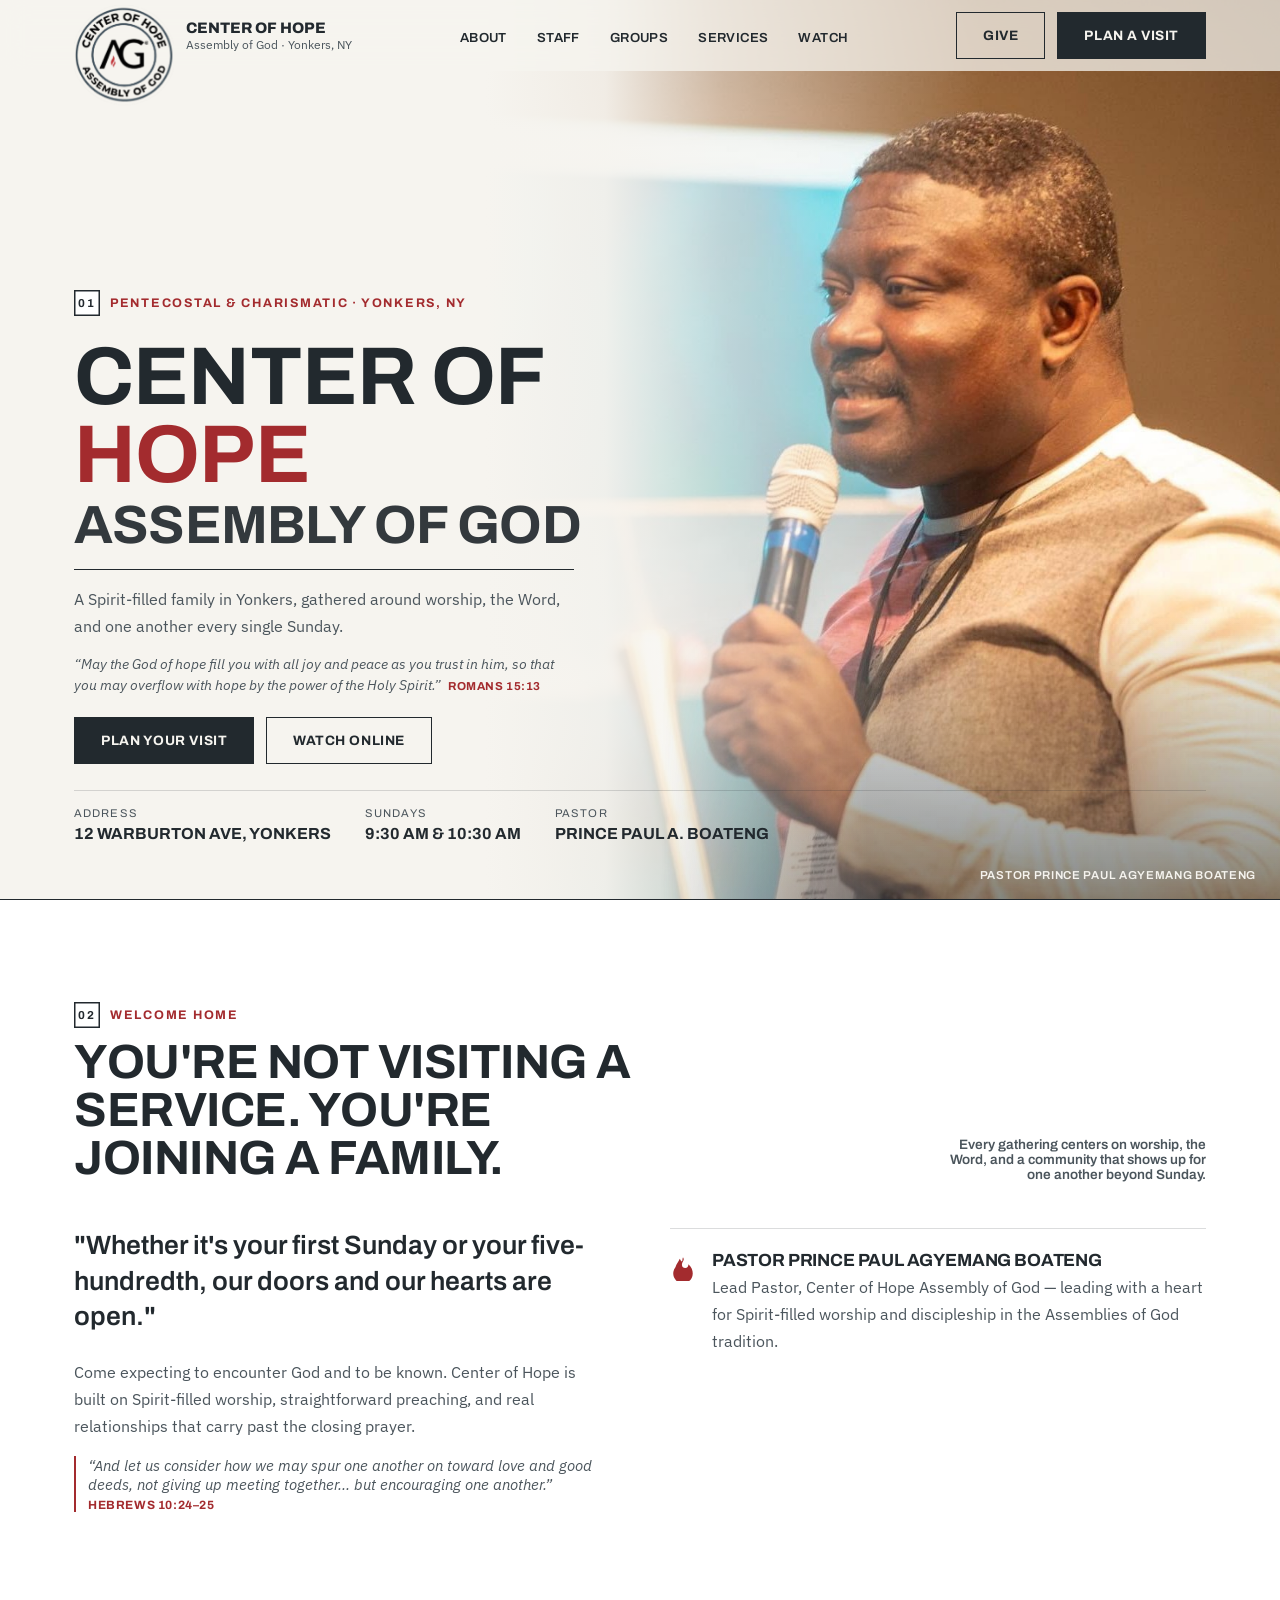
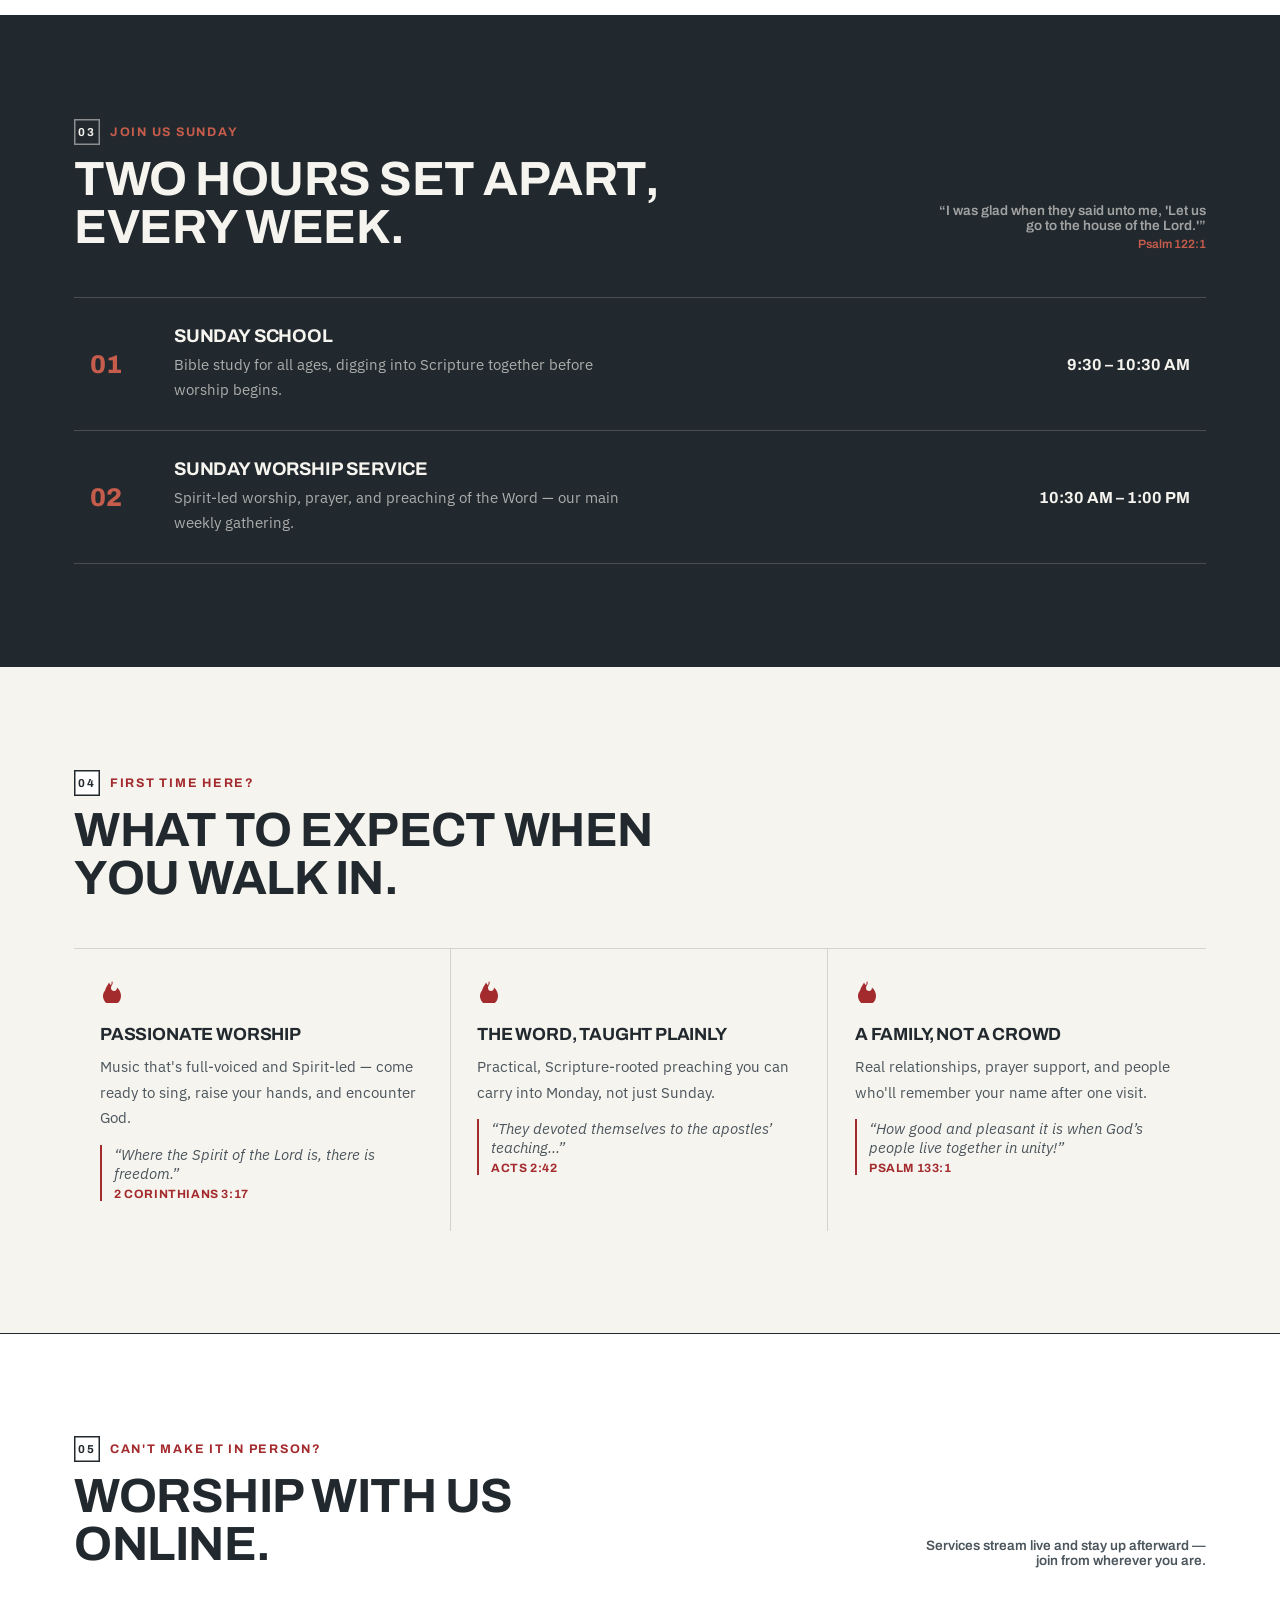
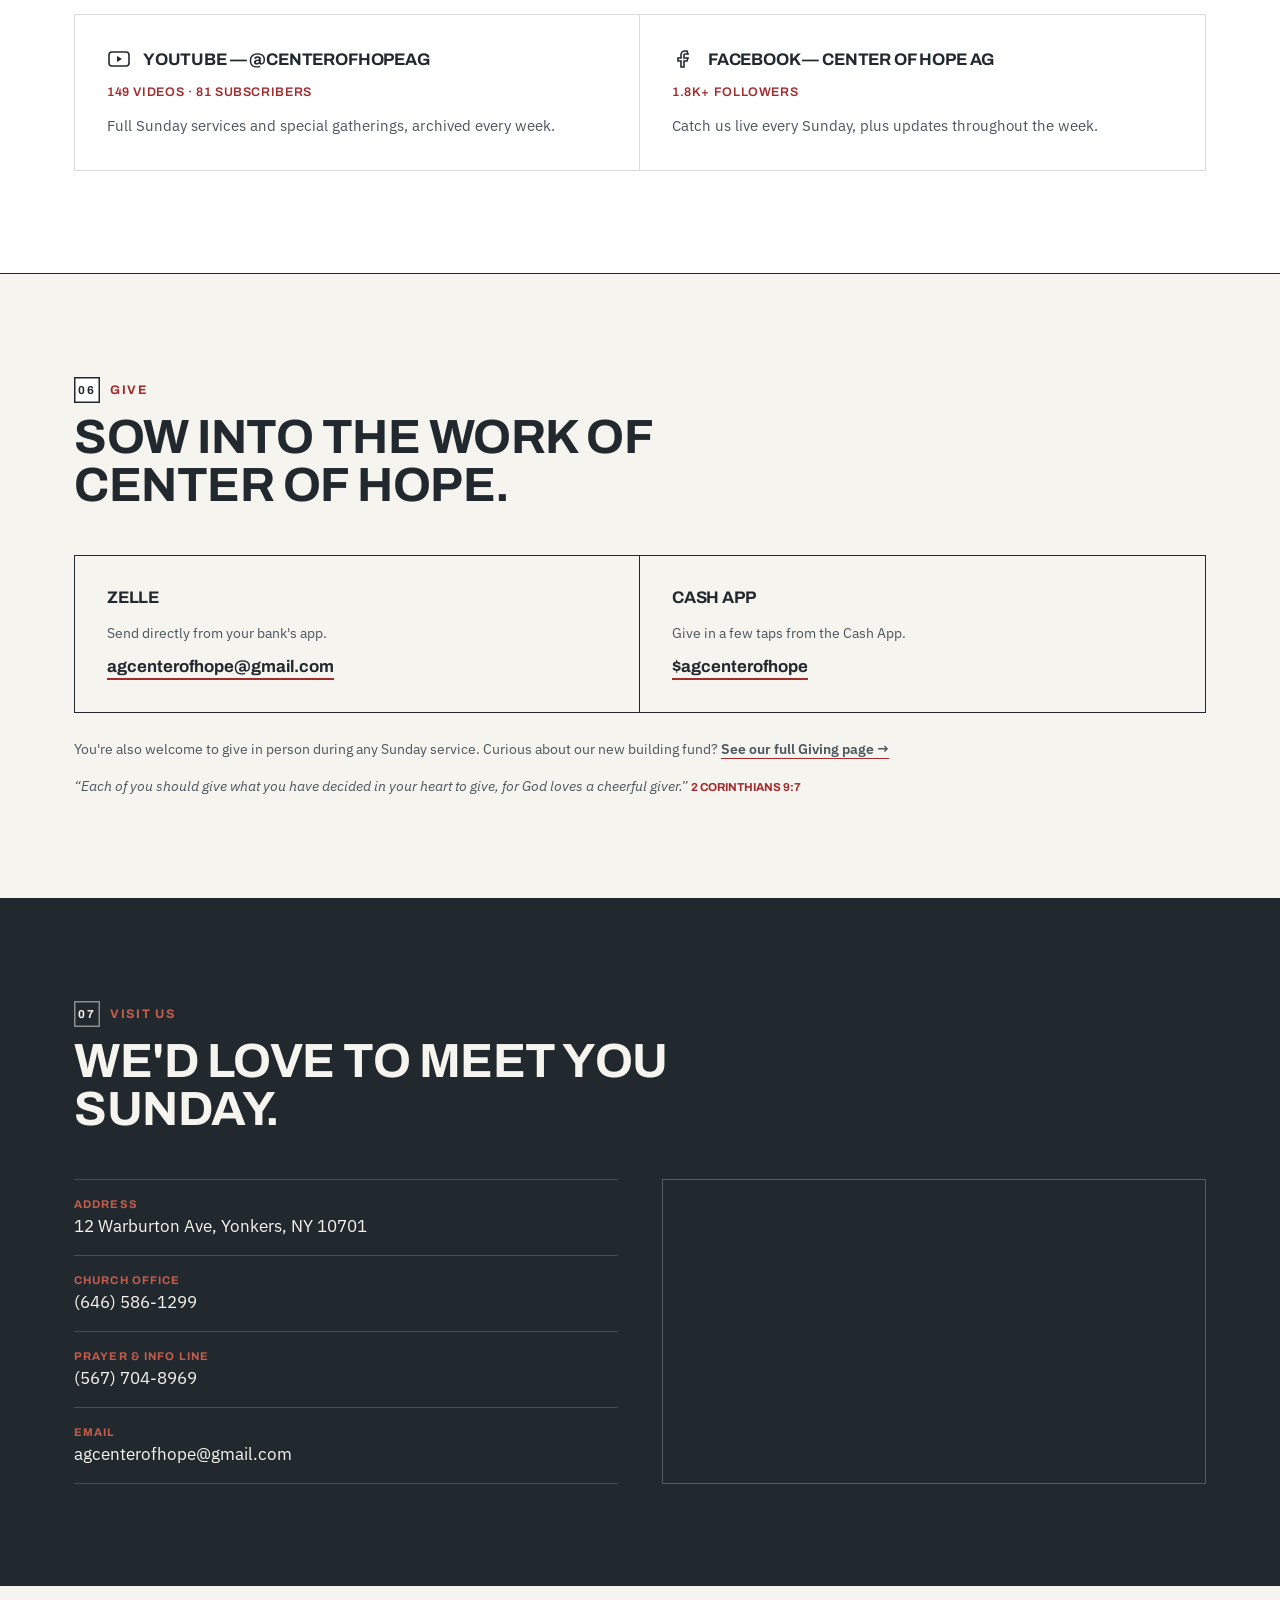
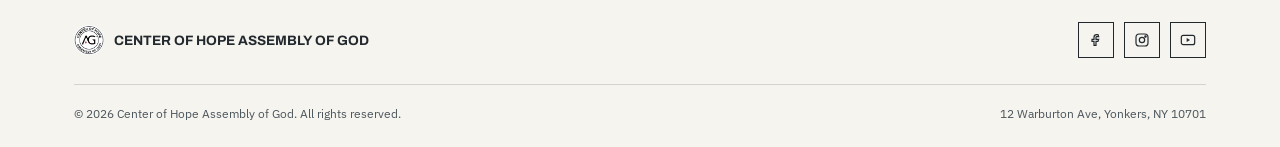
==== index.html @ a11d9475 "added group.html and updated header on all pages" ====
<!DOCTYPE html>
<html lang="en">
<head>
<meta charset="UTF-8">
<meta name="viewport" content="width=device-width, initial-scale=1.0">
<title>Center of Hope Assembly of God | Yonkers, NY</title>
<meta name="description" content="Center of Hope Assembly of God — Pentecostal & Charismatic church in Yonkers, NY. Sunday School 9:30 AM, Sunday Worship 10:30 AM. Pastor Prince Paul Agyemang Boateng.">
<meta property="og:type" content="website">
<meta property="og:title" content="Center Of Hope AG">
<meta property="og:description" content="Come woship with us at the Center Of Hope Assembly of God.">
<meta property="og:url" content="https://kwakukod.github.io/CenterOfHope/">
<meta property="og:site_name" content="Center Of Hope AG">
<meta property="og:image" content="https://kwakukod.github.io/CenterOfHope/og-image.jpg">
<meta property="og:image:width" content="1200">
<meta property="og:image:height" content="630">

<link rel="icon" type="image/png" href="favicon.png">
<link rel="apple-touch-icon" href="favicon.png">
  
<link rel="preconnect" href="https://fonts.googleapis.com">
<link rel="preconnect" href="https://fonts.gstatic.com" crossorigin>
<link href="https://fonts.googleapis.com/css2?family=Archivo:ital,wght@0,500;0,600;0,700;0,800;1,500&family=IBM+Plex+Sans:ital,wght@0,400;0,500;0,600;1,400&display=swap" rel="stylesheet">
<style>
  :root{
    --ink: #22292E;
    --ink-soft: #4B555C;
    --paper: #F6F4EF;
    --white: #FFFFFF;
    --flame: #A32B2E;
    --flame-soft: #C65C4C;
    --line: rgba(34,41,46,0.16);
    --max: 1180px;
    --ease-out: cubic-bezier(0.16, 1, 0.3, 1);
  }
  *{ box-sizing: border-box; }
  html{ scroll-behavior: smooth; }
  body{
    margin:0;
    font-family: 'IBM Plex Sans', sans-serif;
    color: var(--ink);
    background: var(--paper);
    -webkit-font-smoothing: antialiased;
    overflow-x: hidden;
  }
  h1,h2,h3{
    font-family: 'Archivo', sans-serif;
    font-weight: 700;
    text-transform: uppercase;
    letter-spacing: -0.01em;
    margin: 0;
  }
  p{ line-height: 1.7; color: var(--ink-soft); }
  a{ color: inherit; text-decoration: none; }
  .wrap{ max-width: var(--max); margin: 0 auto; padding: 0 24px; }

  .kicker{
    display:flex; align-items:center; gap:10px;
    font-family:'Archivo', sans-serif;
    font-weight: 700;
    font-size: 0.78rem;
    letter-spacing: 0.14em;
    text-transform: uppercase;
    color: var(--flame);
  }
  .kicker .num{
    font-family:'Archivo', sans-serif;
    color: var(--ink);
    background: var(--white);
    box-shadow: inset 0 0 0 1.5px var(--ink);
    width: 26px; height:26px;
    display:flex; align-items:center; justify-content:center;
    font-size: 0.72rem;
  }
  .kicker.on-dark .num{ background: transparent; box-shadow: inset 0 0 0 1.5px rgba(246,244,239,0.5); color: var(--paper); }
  .kicker.on-dark{ color: var(--flame-soft); }

  .flame-mark{ display:inline-block; flex-shrink:0; transition: transform 0.4s ease; }
  
  /* Scripture Callout styling */
  .scripture-quote{
    font-style: italic;
    color: var(--ink-soft);
    font-size: 0.92rem;
    border-left: 2px solid var(--flame);
    padding-left: 12px;
    margin: 14px 0 0;
  }
  .scripture-quote span{
    display: block;
    font-style: normal;
    font-family: 'Archivo', sans-serif;
    font-weight: 700;
    font-size: 0.75rem;
    text-transform: uppercase;
    letter-spacing: 0.05em;
    color: var(--flame);
    margin-top: 4px;
  }

  /* ---------- Buttons ---------- */
  .btn{
    display:inline-flex; align-items:center; gap:9px;
    font-family:'Archivo', sans-serif;
    font-weight: 700;
    font-size: 0.85rem;
    text-transform: uppercase;
    letter-spacing: 0.04em;
    padding: 15px 26px;
    border: 1.5px solid var(--ink);
    cursor: pointer;
    transition: transform 0.25s var(--ease-out), background 0.2s ease, color 0.2s ease, border-color 0.2s ease, box-shadow 0.25s ease;
  }
  .btn:hover{ transform: translateY(-3px); box-shadow: 0 6px 16px rgba(0,0,0,0.08); }
  .btn:active{ transform: translateY(-1px); }
  .btn-solid{ background: var(--ink); color: var(--paper); }
  .btn-solid:hover{ background: var(--flame); border-color: var(--flame); }
  .btn-line{ background: transparent; color: var(--ink); }
  .btn-line:hover{ background: var(--ink); color: var(--paper); }

  /* ---------- Nav ---------- */
  header{
    position: fixed; top:0; left:0; right:0; z-index: 100;
    background: rgba(246, 244, 239, 0.75); 
    backdrop-filter: blur(14px);
    -webkit-backdrop-filter: blur(14px);
    transition: background 0.3s ease, padding 0.3s ease, box-shadow 0.3s ease;
  }
  header.scrolled{
    background: rgba(246, 244, 239, 0.92);
    box-shadow: 0 4px 20px rgba(0, 0, 0, 0.05);
  }
  nav{
    display:flex; align-items:center; justify-content: space-between;
    max-width: var(--max); margin: 0 auto; padding: 12px 24px;
    position: relative;
  }
  .brand{ display:flex; align-items:center; gap:12px; }
  .brand img{ 
    height: 100px; 
    width: auto; 
    display: block; 
    margin-top: -15px;
    margin-bottom: -55px;
    position: relative;
    z-index: 1;
    transition: transform 0.3s ease;
  }
  .brand:hover img{ transform: scale(1.03); }
  .brand-text{ font-family:'Archivo', sans-serif; font-weight: 800; font-size: 0.95rem; line-height:1.2; text-transform: uppercase; }
  .brand-text span{ display:block; font-family:'IBM Plex Sans', sans-serif; font-weight: 400; text-transform:none; font-size: 0.72rem; color: var(--ink-soft); }
  .nav-links{ display:flex; align-items:center; gap: 30px; list-style:none; margin:0; padding:0; }
  .nav-links a{
    font-family:'Archivo', sans-serif; font-weight: 600; font-size: 0.82rem;
    text-transform: uppercase; letter-spacing: 0.03em;
    position: relative;
    padding-bottom: 4px;
  }
  .nav-links a::after{
    content: '';
    position: absolute;
    bottom: 0; left: 0; width: 0%; height: 2px;
    background-color: var(--flame);
    transition: width 0.25s var(--ease-out);
  }
  .nav-links a:hover::after{ width: 100%; }
  .nav-cta{ display:flex; align-items:center; gap:12px; }
  .hamburger{ display:none; background:none; border:none; cursor:pointer; padding: 6px; margin-left: 4px; color: var(--ink); }
  .hamburger svg{ display:block; }

  .mobile-drawer{
    display:none; position: absolute; top: 100%; right: 0; width: max-content; min-width: 220px;
    background: var(--paper); border: 1.5px solid var(--ink); border-top:none;
    padding: 10px 8px;
    opacity: 0; transform: translateY(-10px);
    transition: opacity 0.2s ease, transform 0.2s ease;
    pointer-events: none;
  }
  .mobile-drawer.open{ 
    display:flex; flex-direction:column; 
    opacity: 1; transform: translateY(0); 
    pointer-events: auto;
  }
  .mobile-drawer a{ font-family:'Archivo', sans-serif; font-weight:600; text-transform: uppercase; font-size:0.85rem; padding: 12px 16px; transition: background 0.15s ease; }
  .mobile-drawer a:hover{ background: rgba(34,41,46,0.06); }
  .mobile-drawer .btn{ margin: 8px 12px 4px; justify-content:center; }

  /* ---------- Hero ---------- */
  .hero{
    position: relative;
    min-height: 100svh;
    height: auto;
    display:flex;
    flex-direction:column;
    justify-content:space-between;
    padding: clamp(220px, 28vw, 280px) 0 34px;
    border-bottom: 1.5px solid var(--ink);
    overflow: hidden;
  }
  .hero-photo{
    position:absolute;
    top:0; right:0; bottom:0;
    width: 62%;
    z-index: 0;
    overflow: hidden;
  }
  .hero-photo img{
    width:100%; height:100%;
    object-fit: cover;
    object-position: center 22%;
    display:block;
    animation: slowZoom 24s ease-out infinite alternate;
  }
  .hero-photo::before{
    content:'';
    position:absolute; inset:0;
    background: linear-gradient(to right, var(--paper) 0%, rgba(246,244,239,0.94) 15%, rgba(246,244,239,0.55) 30%, rgba(246,244,239,0) 62%);
    z-index: 1;
  }
  .hero-photo::after{
    content:'';
    position:absolute; left:0; right:0; bottom:0; height:42%;
    background: linear-gradient(to top, rgba(34,41,46,0.55), rgba(34,41,46,0) 75%);
    -webkit-mask-image: linear-gradient(to right, transparent 0%, transparent 22%, black 48%);
    mask-image: linear-gradient(to right, transparent 0%, transparent 22%, black 48%);
    z-index: 1;
  }
  .hero-photo-credit{
    position:absolute; right: 24px; bottom: 18px; z-index:2;
    font-family:'Archivo', sans-serif; font-weight:600; font-size: 0.72rem;
    text-transform:uppercase; letter-spacing:0.06em;
    color: var(--paper);
  }

  .hero > .wrap{
    position:relative; 
    z-index: 2;
    width: 100%;
  }
  .hero-content{
    display:flex;
    flex-direction: column;
    align-items:flex-start;
    max-width: 640px;
    gap: 18px;
    margin-top: 10px;
  }
  .hero h1{
    font-size: clamp(2.6rem, 6.4vw, 5.2rem);
    line-height: 0.95;
    margin: 22px 0 0;
  }
  .hero h1 .flame-word{ color: var(--flame); display: inline-block; }
  
  .hero h1 .sub-headline {
    display: block;
    font-size: clamp(1.6rem, 4.2vw, 3.4rem);
    margin-top: 6px;
    opacity: 0.92;
  }

  .hero-side{ border-left:none; border-top: 1.5px solid var(--ink); padding-left:0; padding-top: 16px; max-width: 500px; width: 100%; }
  .hero-side p{ font-size: 1rem; margin: 0 0 14px; }
  
  .hero-scripture {
    font-style: italic;
    font-size: 0.88rem;
    color: var(--ink-soft);
    margin-bottom: 20px;
    line-height: 1.5;
  }
  .hero-scripture span {
    font-style: normal;
    font-family: 'Archivo', sans-serif;
    font-weight: 700;
    font-size: 0.72rem;
    letter-spacing: 0.05em;
    text-transform: uppercase;
    color: var(--flame);
    display: inline-block;
    margin-left: 4px;
  }

  .hero-actions{ display:flex; flex-wrap:wrap; gap:12px; }
  .hero-meta{
    display:flex; gap: 34px; margin-top: clamp(20px, 3vh, 36px); padding-top: 16px; border-top: 1px solid var(--line);
  }
  .hero-meta div{ font-family:'Archivo', sans-serif; }
  .hero-meta .label{ font-size: 0.7rem; text-transform:uppercase; letter-spacing:0.1em; color: var(--ink-soft); margin-bottom:6px; }
  .hero-meta .val{ font-weight:700; font-size: 1rem; text-transform: uppercase; }

  /* ---------- Section shell ---------- */
  section{ padding: clamp(64px, 8vw, 104px) 0; border-bottom: 1.5px solid var(--ink); }
  section:last-of-type{ border-bottom: none; }
  .section-head{ display:flex; justify-content: space-between; align-items:flex-end; gap: 30px; margin-bottom: 46px; flex-wrap:wrap; }
  .section-head h2{ font-size: clamp(2rem, 4vw, 3rem); margin-top: 10px; line-height: 1; max-width: 620px; }
  .section-head .tag{ font-family:'Archivo', sans-serif; font-weight:600; font-size: 0.85rem; color: var(--ink-soft); max-width: 280px; text-align:right; }

  /* ---------- Welcome ---------- */
  .welcome{ background: var(--white); }
  .welcome-grid{ display:grid; grid-template-columns: 1fr 1fr; gap: 60px; }
  .welcome blockquote{
    font-family:'Archivo', sans-serif;
    font-weight: 600;
    text-transform: none;
    font-size: clamp(1.3rem, 2.2vw, 1.65rem);
    line-height:1.35;
    margin: 0 0 24px;
  }
  .pastor-row{ display:flex; gap:16px; align-items:flex-start; padding-top: 22px; border-top: 1px solid var(--line); }
  .pastor-row .flame-mark{ margin-top: 4px; }
  .pastor-row h3{ font-size: 1.1rem; margin-bottom: 4px; }

  /* ---------- Service times ---------- */
  .times{ background: var(--ink); color: var(--paper); }
  .times .section-head h2{ color: var(--paper); }
  .times .section-head .tag{ color: rgba(246,244,239,0.6); }
  .times-list{ display:flex; flex-direction: column; }
  .time-row{
    display:grid; grid-template-columns: 60px 1fr auto; gap: 24px; align-items:center;
    padding: 28px 16px; border-top: 1px solid rgba(246,244,239,0.18);
    transition: background 0.3s ease, transform 0.3s var(--ease-out);
  }
  .time-row:hover {
    background: rgba(255,255,255,0.03);
    transform: translateX(6px);
  }
  .time-row:last-child{ border-bottom: 1px solid rgba(246,244,239,0.18); }
  .time-row .idx{ font-family:'Archivo', sans-serif; font-weight:800; font-size: 1.6rem; color: var(--flame-soft); transition: transform 0.3s ease; }
  .time-row:hover .idx{ transform: scale(1.15); }
  .time-row h3{ color: var(--paper); font-size: 1.15rem; margin-bottom: 6px; }
  .time-row p{ color: rgba(246,244,239,0.65); margin:0; font-size: 0.92rem; max-width: 460px; }
  .time-row .when{ font-family:'Archivo', sans-serif; font-weight: 700; text-align:right; white-space:nowrap; }

  /* ---------- Expect ---------- */
  .expect{ background: var(--paper); }
  .expect-grid{ display:grid; grid-template-columns: repeat(3, 1fr); gap: 0; border-top: 1px solid var(--line); }
  .expect-item{ 
    padding: 30px 26px; 
    border-right: 1px solid var(--line); 
    transition: transform 0.3s var(--ease-out), background 0.3s ease;
  }
  .expect-item:hover{
    background: rgba(255,255,255,0.6);
    transform: translateY(-4px);
  }
  .expect-item:hover .flame-mark{ transform: scale(1.2) rotate(6deg); }
  .expect-item:last-child{ border-right:none; }
  .expect-item .flame-mark{ margin-bottom: 18px; }
  .expect-item h3{ font-size: 1.1rem; margin-bottom: 10px; }
  .expect-item p{ font-size: 0.94rem; margin:0; }

  /* ---------- Watch ---------- */
  .watch{ background: var(--white); }
  .watch-grid{ display:grid; grid-template-columns: repeat(2, 1fr); gap: 0; border: 1px solid var(--line); }
  .watch-card{ 
    padding: 32px; display:flex; flex-direction:column; gap: 14px; 
    border-right: 1px solid var(--line); 
    transition: transform 0.3s var(--ease-out), background 0.3s ease, box-shadow 0.3s ease;
  }
  .watch-card:hover{
    background: var(--paper);
    transform: translateY(-4px);
    box-shadow: 0 12px 24px rgba(0,0,0,0.05);
    z-index: 2;
  }
  .watch-card:last-child{ border-right:none; }
  .watch-card .top{ display:flex; align-items:center; gap:12px; }
  .watch-card h3{ font-size: 1.05rem; margin:0; }
  .watch-card .stat{ font-family:'Archivo', sans-serif; font-weight:600; font-size: 0.78rem; text-transform:uppercase; letter-spacing:0.05em; color: var(--flame); }
  .watch-card p{ font-size: 0.92rem; margin:0; }

  /* ---------- Give ---------- */
  .give{ background: var(--paper); }
  .give-grid{ display:grid; grid-template-columns: repeat(2, 1fr); gap: 0; border: 1px solid var(--ink); }
  .give-card{ 
    padding: 32px; border-right: 1px solid var(--ink); 
    transition: background 0.3s ease, transform 0.3s var(--ease-out);
  }
  .give-card:hover {
    background: var(--white);
    transform: translateY(-3px);
  }
  .give-card:last-child{ border-right:none; }
  .give-card h3{ font-size: 1.05rem; margin-bottom: 10px; }
  .give-card p{ font-size: 0.9rem; margin-bottom: 10px; }
  .give-card .value{
    font-family:'Archivo', sans-serif; font-weight: 700; font-size: 1.05rem;
    color: var(--ink); border-bottom: 2px solid var(--flame);
    display:inline-block; padding-bottom: 2px;
    transition: color 0.2s ease;
  }
  .give-card:hover .value { color: var(--flame); }
  .give-note-wrapper{ margin-top: 24px; display:flex; justify-content:space-between; flex-wrap:wrap; gap:16px; align-items:flex-end; }
  .give-note{ font-size: 0.9rem; margin:0; }

  /* ---------- Visit ---------- */
  .visit{ background: var(--ink); color: var(--paper); }
  .visit .section-head h2{ color: var(--paper); }
  .visit .section-head .tag{ color: rgba(246,244,239,0.6); }
  .visit-grid{ display:grid; grid-template-columns: 1fr 1fr; gap: 44px; align-items:start; }
  .contact-list{ list-style:none; margin:0; padding:0; }
  .contact-list li{ padding: 18px 0; border-top: 1px solid rgba(246,244,239,0.18); transition: transform 0.25s ease; }
  .contact-list li:hover{ transform: translateX(6px); }
  .contact-list li:last-child{ border-bottom: 1px solid rgba(246,244,239,0.18); }
  .contact-list .label{ font-family:'Archivo', sans-serif; font-size: 0.7rem; font-weight:700; text-transform: uppercase; letter-spacing: 0.1em; color: var(--flame-soft); margin-bottom: 5px; }
  .contact-list .value{ color: var(--paper); font-size: 1.05rem; }
  .map-frame{ border: 1px solid rgba(246,244,239,0.25); height: 100%; min-height: 300px; overflow: hidden; }
  .map-frame iframe{ width:100%; height:100%; border:0; display:block; filter: grayscale(0.3) contrast(1.05); transition: filter 0.4s ease; }
  .map-frame:hover iframe{ filter: grayscale(0) contrast(1); }

  /* ---------- Footer ---------- */
  footer{ background: var(--paper); padding: 36px 0 26px; }
  .footer-grid{ display:flex; justify-content: space-between; align-items:center; flex-wrap:wrap; gap: 20px; }
  .footer-brand{ display:flex; align-items:center; gap:10px; font-family:'Archivo', sans-serif; font-weight:700; font-size: 0.85rem; text-transform:uppercase; }
  .footer-brand img{ height: 30px; width:30px; }
  .social-row{ display:flex; gap:10px; }
  .social-row a{
    display:flex; align-items:center; justify-content:center;
    width: 36px; height: 36px; border: 1.5px solid var(--ink); color: var(--ink);
    transition: background 0.2s ease, color 0.2s ease, transform 0.2s ease;
  }
  .social-row a:hover{ background: var(--flame); border-color: var(--flame); color: var(--paper); transform: translateY(-3px); }
  .footer-bottom{ display:flex; justify-content:space-between; flex-wrap:wrap; gap:10px; font-size: 0.78rem; color: var(--ink-soft); margin-top: 26px; padding-top: 20px; border-top: 1px solid var(--line); }

  /* ---------- KEYFRAMES & ANIMATION CLASSES ---------- */
  @keyframes slowZoom {
    0% { transform: scale(1); }
    100% { transform: scale(1.08); }
  }

  /* Modified for smoother, gentler hero & section entrance pacing */
  .reveal {
    opacity: 0;
    transform: translateY(24px);
    transition: opacity 1.4s var(--ease-out), transform 1.4s var(--ease-out);
    will-change: opacity, transform;
  }

  .reveal.active {
    opacity: 1;
    transform: translateY(0);
  }

  /* Extended Stagger Timings for Smoother Flow */
  .stagger-1 { transition-delay: 0.25s; }
  .stagger-2 { transition-delay: 0.45s; }
  .stagger-3 { transition-delay: 0.65s; }

  /* Responsive Adjustments */
  @media (max-width: 880px){
    .hero{ padding-bottom: 28px; min-height: 100svh; }
	.hero-content{ gap: 22px; }
	.hero-side{ padding-top: 18px; margin-top: 4px; }
	.hero-side p{ font-size: 0.96rem;margin-bottom: 14px; }
	.hero-scripture{ font-size: 0.85rem; margin-bottom: 20px; }
	.hero-actions{ flex-direction: column; width: 100%; gap: 12px;}
	.hero-actions .btn{ width: 100%; justify-content: center;padding: 14px 20px; }
	.hero-meta{ flex-direction: column; gap: 14px; margin-top: 40px; padding-top: 20px; }
    .welcome-grid, .visit-grid{ grid-template-columns: 1fr; gap: 30px; }
    .hero-side{ border-left:none; padding-left:0; border-top: 1.5px solid var(--ink); padding-top: 26px; }
    .expect-grid{ grid-template-columns: 1fr; }
    .expect-item{ border-right:none; border-bottom: 1px solid var(--line); }
    .watch-grid, .give-grid{ grid-template-columns: 1fr; }
    .watch-card, .give-card{ border-right:none; border-bottom: 1px solid var(--line); }
    .section-head{ flex-direction: column; align-items:flex-start; }
    .section-head .tag{ text-align:left; }
    .nav-links{ display:none; }
    .nav-cta .btn{ display:none; }
    .hamburger{ display:inline-flex; }
    .hero-photo{ width: 100%; opacity: 0.28; }
    .hero-photo::before{ background: linear-gradient(to right, var(--paper) 0%, rgba(246,244,239,0.75) 35%, rgba(246,244,239,0.15) 75%); }
    .hero-photo-credit{ display:none; }
  }
  @media (min-width: 881px){
    .mobile-drawer{ display:none !important; }
  }
  @media (max-width: 520px){
    .hero-actions{ flex-direction:column; align-items: stretch; }
    .hero-actions .btn{ justify-content:center; }
    .hero-meta{ flex-direction:column; gap:16px; }
  }
</style>
</head>
<body>

<!-- Reusable flame mark -->
<template id="flame-svg-template">
  <svg width="22" height="22" viewBox="0 0 24 24" fill="none"><path d="M12 2c2 3-1 4-1 7 0 2 1.5 3 3 3 2 0 3-1.6 3-3.5 3 2.5 4 6 4 8.5a9 9 0 11-16 -5.6C6 8 8 6 9 3.5 9.7 5 10.5 6 11 6c.6 0 .3-2.6 1-4z" fill="#A32B2E"/></svg>
</template>

<header id="navbar">
  <nav>
    <a class="brand" href="#top">
      <img src="COHAG.png" alt="Center of Hope Assembly of God logo">
      <span class="brand-text">Center of Hope<span>Assembly of God · Yonkers, NY</span></span>
    </a>

    <ul class="nav-links">
      <li><a href="index.html#welcome">About</a></li>
      <li><a href="staff.html">Staff</a></li>
      <li><a href="groups.html" class="current">Groups</a></li>
      <li><a href="index.html#times">Services</a></li>
      <li><a href="index.html#watch">Watch</a></li>
    </ul>

    <div class="nav-cta">
      <a class="btn btn-line" href="give.html">Give</a>
      <a class="btn btn-solid" href="#visit">Plan a Visit</a>
      <button class="hamburger" id="hamburgerBtn" aria-label="Open menu" aria-expanded="false">
        <svg id="hamburgerIcon" width="26" height="26" viewBox="0 0 24 24" fill="none" stroke="currentColor" stroke-width="1.8" stroke-linecap="round">
          <line x1="3" y1="6" x2="21" y2="6"/>
          <line x1="3" y1="12" x2="21" y2="12"/>
          <line x1="3" y1="18" x2="21" y2="18"/>
        </svg>
      </button>
    </div>

    <div class="mobile-drawer" id="mobileDrawer">
      <a href="index.html#welcome">About</a>
      <a href="staff.html">Staff</a>
      <a href="groups.html">Groups</a>
      <a href="index.html#times">Services</a>
      <a href="index.html#watch">Watch</a>
      <a href="index.html#visit">Plan a Visit</a>
      <a class="btn btn-solid" href="give.html">Give</a>
    </div>
  </nav>
</header>

<main id="top">

  <!-- HERO -->
  <section class="hero">
    <div class="hero-photo">
      <img src="Pastor_Prince.jpg" alt="Pastor Prince Paul Agyemang Boateng preaching at Center of Hope Assembly of God" style="object-position: 68% 18%;">
    </div>
    <div class="hero-photo-credit">Pastor Prince Paul Agyemang Boateng</div>
    <div class="wrap">
      <div class="hero-content">
        <div class="reveal">
          <div class="kicker"><span class="num">01</span> Pentecostal &amp; Charismatic · Yonkers, NY</div>
          <h1>
            Center of<br>
            <span class="flame-word">Hope</span>
            <span class="sub-headline">Assembly of God</span>
          </h1>
        </div>
        <div class="hero-side reveal stagger-1">
          <p>A Spirit-filled family in Yonkers, gathered around worship, the Word, and one another every single Sunday.</p>
          <div class="hero-scripture">
            “May the God of hope fill you with all joy and peace as you trust in him, so that you may overflow with hope by the power of the Holy Spirit.” <span> Romans 15:13</span>
          </div>
          <div class="hero-actions">
            <a class="btn btn-solid" href="#visit">Plan Your Visit</a>
            <a class="btn btn-line" href="#watch">Watch Online</a>
          </div>
        </div>
      </div>
      <div class="hero-meta reveal stagger-2">
        <div><div class="label">Address</div><div class="val">12 Warburton Ave, Yonkers</div></div>
        <div><div class="label">Sundays</div><div class="val">9:30 AM &amp; 10:30 AM</div></div>
        <div><div class="label">Pastor</div><div class="val">Prince Paul A. Boateng</div></div>
      </div>
    </div>
  </section>

  <!-- WELCOME -->
  <section class="welcome" id="welcome">
    <div class="wrap">
      <div class="section-head reveal">
        <div>
          <div class="kicker"><span class="num">02</span> Welcome Home</div>
          <h2>You're not visiting a service. You're joining a family.</h2>
        </div>
        <div class="tag">Every gathering centers on worship, the Word, and a community that shows up for one another beyond Sunday.</div>
      </div>
      <div class="welcome-grid">
        <div class="reveal stagger-1">
          <blockquote>"Whether it's your first Sunday or your five-hundredth, our doors and our hearts are open."</blockquote>
          <p>Come expecting to encounter God and to be known. Center of Hope is built on Spirit-filled worship, straightforward preaching, and real relationships that carry past the closing prayer.</p>
          <div class="scripture-quote">
            “And let us consider how we may spur one another on toward love and good deeds, not giving up meeting together... but encouraging one another.”
            <span> Hebrews 10:24–25</span>
          </div>
        </div>
        <div class="pastor-row reveal stagger-2">
          <svg class="flame-mark" width="26" height="26" viewBox="0 0 24 24" fill="none"><path d="M12 2c2 3-1 4-1 7 0 2 1.5 3 3 3 2 0 3-1.6 3-3.5 3 2.5 4 6 4 8.5a9 9 0 11-16 -5.6C6 8 8 6 9 3.5 9.7 5 10.5 6 11 6c.6 0 .3-2.6 1-4z" fill="#A32B2E"/></svg>
          <div>
            <h3>Pastor Prince Paul Agyemang Boateng</h3>
            <p style="margin:0;">Lead Pastor, Center of Hope Assembly of God — leading with a heart for Spirit-filled worship and discipleship in the Assemblies of God tradition.</p>
          </div>
        </div>
      </div>
    </div>
  </section>

  <!-- SERVICE TIMES -->
  <section class="times" id="times">
    <div class="wrap">
      <div class="section-head reveal">
        <div>
          <div class="kicker on-dark"><span class="num">03</span> Join Us Sunday</div>
          <h2>Two hours set apart, every week.</h2>
        </div>
        <div class="tag">
          “I was glad when they said unto me, 'Let us go to the house of the Lord.'”<br>
          <span style="font-size:0.75rem; color:var(--flame-soft); margin-top:4px; display:inline-block;"> Psalm 122:1</span>
        </div>
      </div>
      <div class="times-list">
        <div class="time-row reveal stagger-1">
          <div class="idx">01</div>
          <div>
            <h3>Sunday School</h3>
            <p>Bible study for all ages, digging into Scripture together before worship begins.</p>
          </div>
          <div class="when">9:30 – 10:30 AM</div>
        </div>
        <div class="time-row reveal stagger-2">
          <div class="idx">02</div>
          <div>
            <h3>Sunday Worship Service</h3>
            <p>Spirit-led worship, prayer, and preaching of the Word — our main weekly gathering.</p>
          </div>
          <div class="when">10:30 AM – 1:00 PM</div>
        </div>
      </div>
    </div>
  </section>

  <!-- WHAT TO EXPECT -->
  <section class="expect">
    <div class="wrap">
      <div class="section-head reveal">
        <div>
          <div class="kicker"><span class="num">04</span> First Time Here?</div>
          <h2>What to expect when you walk in.</h2>
        </div>
      </div>
      <div class="expect-grid">
        <div class="expect-item reveal stagger-1">
          <svg class="flame-mark" width="24" height="24" viewBox="0 0 24 24" fill="none"><path d="M12 2c2 3-1 4-1 7 0 2 1.5 3 3 3 2 0 3-1.6 3-3.5 3 2.5 4 6 4 8.5a9 9 0 11-16 -5.6C6 8 8 6 9 3.5 9.7 5 10.5 6 11 6c.6 0 .3-2.6 1-4z" fill="#A32B2E"/></svg>
          <h3>Passionate worship</h3>
          <p>Music that's full-voiced and Spirit-led — come ready to sing, raise your hands, and encounter God.</p>
          <div class="scripture-quote">
            “Where the Spirit of the Lord is, there is freedom.”
            <span> 2 Corinthians 3:17</span>
          </div>
        </div>
        <div class="expect-item reveal stagger-2">
          <svg class="flame-mark" width="24" height="24" viewBox="0 0 24 24" fill="none"><path d="M12 2c2 3-1 4-1 7 0 2 1.5 3 3 3 2 0 3-1.6 3-3.5 3 2.5 4 6 4 8.5a9 9 0 11-16 -5.6C6 8 8 6 9 3.5 9.7 5 10.5 6 11 6c.6 0 .3-2.6 1-4z" fill="#A32B2E"/></svg>
          <h3>The Word, taught plainly</h3>
          <p>Practical, Scripture-rooted preaching you can carry into Monday, not just Sunday.</p>
          <div class="scripture-quote">
            “They devoted themselves to the apostles’ teaching...”
            <span> Acts 2:42</span>
          </div>
        </div>
        <div class="expect-item reveal stagger-3">
          <svg class="flame-mark" width="24" height="24" viewBox="0 0 24 24" fill="none"><path d="M12 2c2 3-1 4-1 7 0 2 1.5 3 3 3 2 0 3-1.6 3-3.5 3 2.5 4 6 4 8.5a9 9 0 11-16 -5.6C6 8 8 6 9 3.5 9.7 5 10.5 6 11 6c.6 0 .3-2.6 1-4z" fill="#A32B2E"/></svg>
          <h3>A family, not a crowd</h3>
          <p>Real relationships, prayer support, and people who'll remember your name after one visit.</p>
          <div class="scripture-quote">
            “How good and pleasant it is when God’s people live together in unity!”
            <span> Psalm 133:1</span>
          </div>
        </div>
      </div>
    </div>
  </section>

  <!-- WATCH ONLINE -->
  <section class="watch" id="watch">
    <div class="wrap">
      <div class="section-head reveal">
        <div>
          <div class="kicker"><span class="num">05</span> Can't Make It In Person?</div>
          <h2>Worship with us online.</h2>
        </div>
        <div class="tag">Services stream live and stay up afterward — join from wherever you are.</div>
      </div>
      <div class="watch-grid">
        <a class="watch-card reveal stagger-1" href="https://www.youtube.com/@centerofhopeag" target="_blank" rel="noopener">
          <div class="top">
            <svg width="24" height="24" viewBox="0 0 24 24" fill="none" stroke="currentColor" stroke-width="1.6"><rect x="2" y="5" width="20" height="14" rx="3"/><path d="M10 9l5 3-5 3z" fill="currentColor" stroke="none"/></svg>
            <h3>YouTube — @centerofhopeag</h3>
          </div>
          <div class="stat">149 Videos · 81 Subscribers</div>
          <p>Full Sunday services and special gatherings, archived every week.</p>
        </a>
        <a class="watch-card reveal stagger-2" href="https://www.facebook.com/CenterofHopeAG" target="_blank" rel="noopener">
          <div class="top">
            <svg width="24" height="24" viewBox="0 0 24 24" fill="none" stroke="currentColor" stroke-width="1.6"><path d="M15 4h-2a4 4 0 0 0-4 4v3H6v3h3v6h3v-6h3l1-3h-4V8a1 1 0 0 1 1-1h3z"/></svg>
            <h3>Facebook — Center of Hope AG</h3>
          </div>
          <div class="stat">1.8K+ Followers</div>
          <p>Catch us live every Sunday, plus updates throughout the week.</p>
        </a>
      </div>
    </div>
  </section>

  <!-- GIVE -->
  <section class="give" id="give">
    <div class="wrap">
      <div class="section-head reveal">
        <div>
          <div class="kicker"><span class="num">06</span> Give</div>
          <h2>Sow into the work of Center of Hope.</h2>
        </div>
      </div>
      <div class="give-grid">
        <div class="give-card reveal stagger-1">
          <h3>Zelle</h3>
          <p>Send directly from your bank's app.</p>
          <div class="value">agcenterofhope@gmail.com</div>
        </div>
        <div class="give-card reveal stagger-2">
          <h3>Cash App</h3>
          <p>Give in a few taps from the Cash App.</p>
          <div class="value">$agcenterofhope</div>
        </div>
      </div>
      <div class="give-note-wrapper reveal stagger-3">
        <p class="give-note">You're also welcome to give in person during any Sunday service. Curious about our new building fund? <a href="give.html" style="border-bottom: 1.5px solid var(--flame); font-weight:600;">See our full Giving page →</a></p>
        <div style="font-style: italic; font-size: 0.88rem; color: var(--ink-soft);">
          “Each of you should give what you have decided in your heart to give, for God loves a cheerful giver.” <span style="font-style:normal; font-family:'Archivo'; font-weight:700; font-size:0.72rem; color:var(--flame); text-transform:uppercase;"> 2 Corinthians 9:7</span>
        </div>
      </div>
    </div>
  </section>

  <!-- VISIT / CONTACT -->
  <section class="visit" id="visit">
    <div class="wrap">
      <div class="section-head reveal">
        <div>
          <div class="kicker on-dark"><span class="num">07</span> Visit Us</div>
          <h2>We'd love to meet you Sunday.</h2>
        </div>
      </div>
      <div class="visit-grid">
        <ul class="contact-list reveal stagger-1">
          <li><div class="label">Address</div><div class="value">12 Warburton Ave, Yonkers, NY 10701</div></li>
          <li><div class="label">Church Office</div><div class="value">(646) 586-1299</div></li>
          <li><div class="label">Prayer &amp; Info Line</div><div class="value">(567) 704-8969</div></li>
          <li><div class="label">Email</div><div class="value">agcenterofhope@gmail.com</div></li>
        </ul>
        <div class="map-frame reveal stagger-2">
          <iframe
            src="https://www.google.com/maps?q=12+Warburton+Ave,+Yonkers,+NY+10701&output=embed"
            loading="lazy"
            referrerpolicy="no-referrer-when-downgrade"
            title="Map to Center of Hope Assembly of God, 12 Warburton Ave, Yonkers, NY 10701">
          </iframe>
        </div>
      </div>
    </div>
  </section>

</main>

<footer>
  <div class="wrap">
    <div class="footer-grid">
      <div class="footer-brand">
        <img src="COHAG2.png" alt="Center of Hope Assembly of God logo">
        Center of Hope Assembly of God
      </div>
      <div class="social-row">
        <a href="https://www.facebook.com/CenterofHopeAG" target="_blank" rel="noopener" aria-label="Facebook">
          <svg width="16" height="16" viewBox="0 0 24 24" fill="none" stroke="currentColor" stroke-width="1.8"><path d="M15 4h-2a4 4 0 0 0-4 4v3H6v3h3v6h3v-6h3l1-3h-4V8a1 1 0 0 1 1-1h3z"/></svg>
        </a>
        <a href="https://www.instagram.com/centerofhopeag" target="_blank" rel="noopener" aria-label="Instagram">
          <svg width="16" height="16" viewBox="0 0 24 24" fill="none" stroke="currentColor" stroke-width="1.8"><rect x="3" y="3" width="18" height="18" rx="5"/><circle cx="12" cy="12" r="4"/><circle cx="17.2" cy="6.8" r="1"/></svg>
        </a>
        <a href="https://www.youtube.com/@centerofhopeag" target="_blank" rel="noopener" aria-label="YouTube">
          <svg width="16" height="16" viewBox="0 0 24 24" fill="none" stroke="currentColor" stroke-width="1.8"><rect x="2" y="5" width="20" height="14" rx="3"/><path d="M10 9l5 3-5 3z" fill="currentColor" stroke="none"/></svg>
        </a>
      </div>
    </div>
    <div class="footer-bottom">
      <span>© <span id="year"></span> Center of Hope Assembly of God. All rights reserved.</span>
      <span>12 Warburton Ave, Yonkers, NY 10701</span>
    </div>
  </div>
</footer>

<script>
  document.getElementById('year').textContent = new Date().getFullYear();

  // Mobile Drawer Toggle
  const hamburgerBtn = document.getElementById('hamburgerBtn');
  const hamburgerIcon = document.getElementById('hamburgerIcon');
  const mobileDrawer = document.getElementById('mobileDrawer');

  function closeDrawer(){
    mobileDrawer.classList.remove('open');
    hamburgerBtn.setAttribute('aria-expanded', 'false');
    hamburgerIcon.innerHTML = '<line x1="3" y1="6" x2="21" y2="6"/><line x1="3" y1="12" x2="21" y2="12"/><line x1="3" y1="18" x2="21" y2="18"/>';
  }

  hamburgerBtn.addEventListener('click', () => {
    const isOpen = mobileDrawer.classList.toggle('open');
    hamburgerBtn.setAttribute('aria-expanded', String(isOpen));
    hamburgerIcon.innerHTML = isOpen
      ? '<line x1="5" y1="5" x2="19" y2="19"/><line x1="19" y1="5" x2="5" y2="19"/>'
      : '<line x1="3" y1="6" x2="21" y2="6"/><line x1="3" y1="12" x2="21" y2="12"/><line x1="3" y1="18" x2="21" y2="18"/>';
  });

  mobileDrawer.querySelectorAll('a').forEach(a => a.addEventListener('click', closeDrawer));

  document.addEventListener('click', (e) => {
    if (!mobileDrawer.contains(e.target) && !hamburgerBtn.contains(e.target)) {
      closeDrawer();
    }
  });

  // Sticky Navbar Blur Effect on Scroll
  const header = document.getElementById('navbar');
  window.addEventListener('scroll', () => {
    if (window.scrollY > 40) {
      header.classList.add('scrolled');
    } else {
      header.classList.remove('scrolled');
    }
  });

  // Scroll Reveal Observer with Initial Load Delay for Hero
  const observerOptions = {
    root: null,
    rootMargin: '0px 0px -50px 0px',
    threshold: 0.12
  };

  const revealObserver = new IntersectionObserver((entries, observer) => {
    entries.forEach(entry => {
      if (entry.isIntersecting) {
        entry.target.classList.add('active');
        observer.unobserve(entry.target);
      }
    });
  }, observerOptions);

  // Small delay on page load so initial hero elements animate gracefully after render
  window.addEventListener('DOMContentLoaded', () => {
    setTimeout(() => {
      document.querySelectorAll('.reveal').forEach(el => revealObserver.observe(el));
    }, 100);
  });
</script>

</body>
</html>
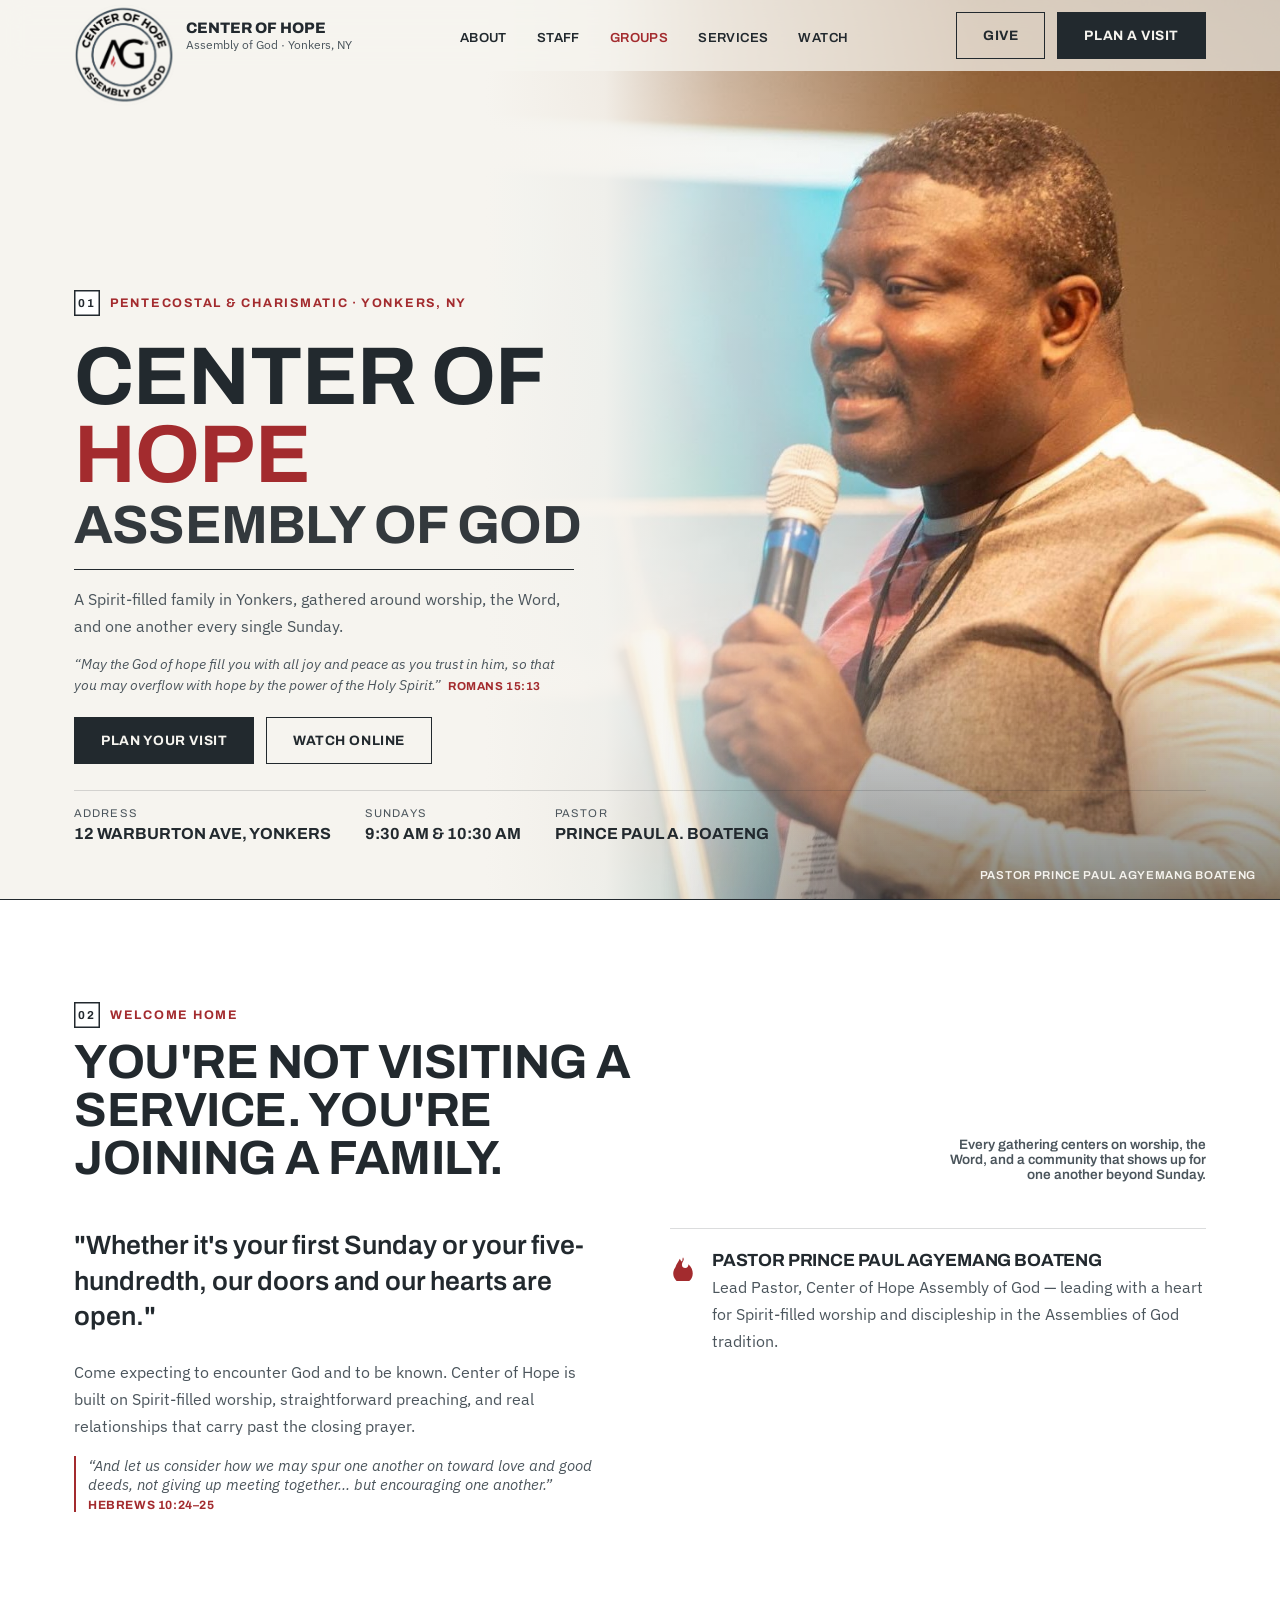
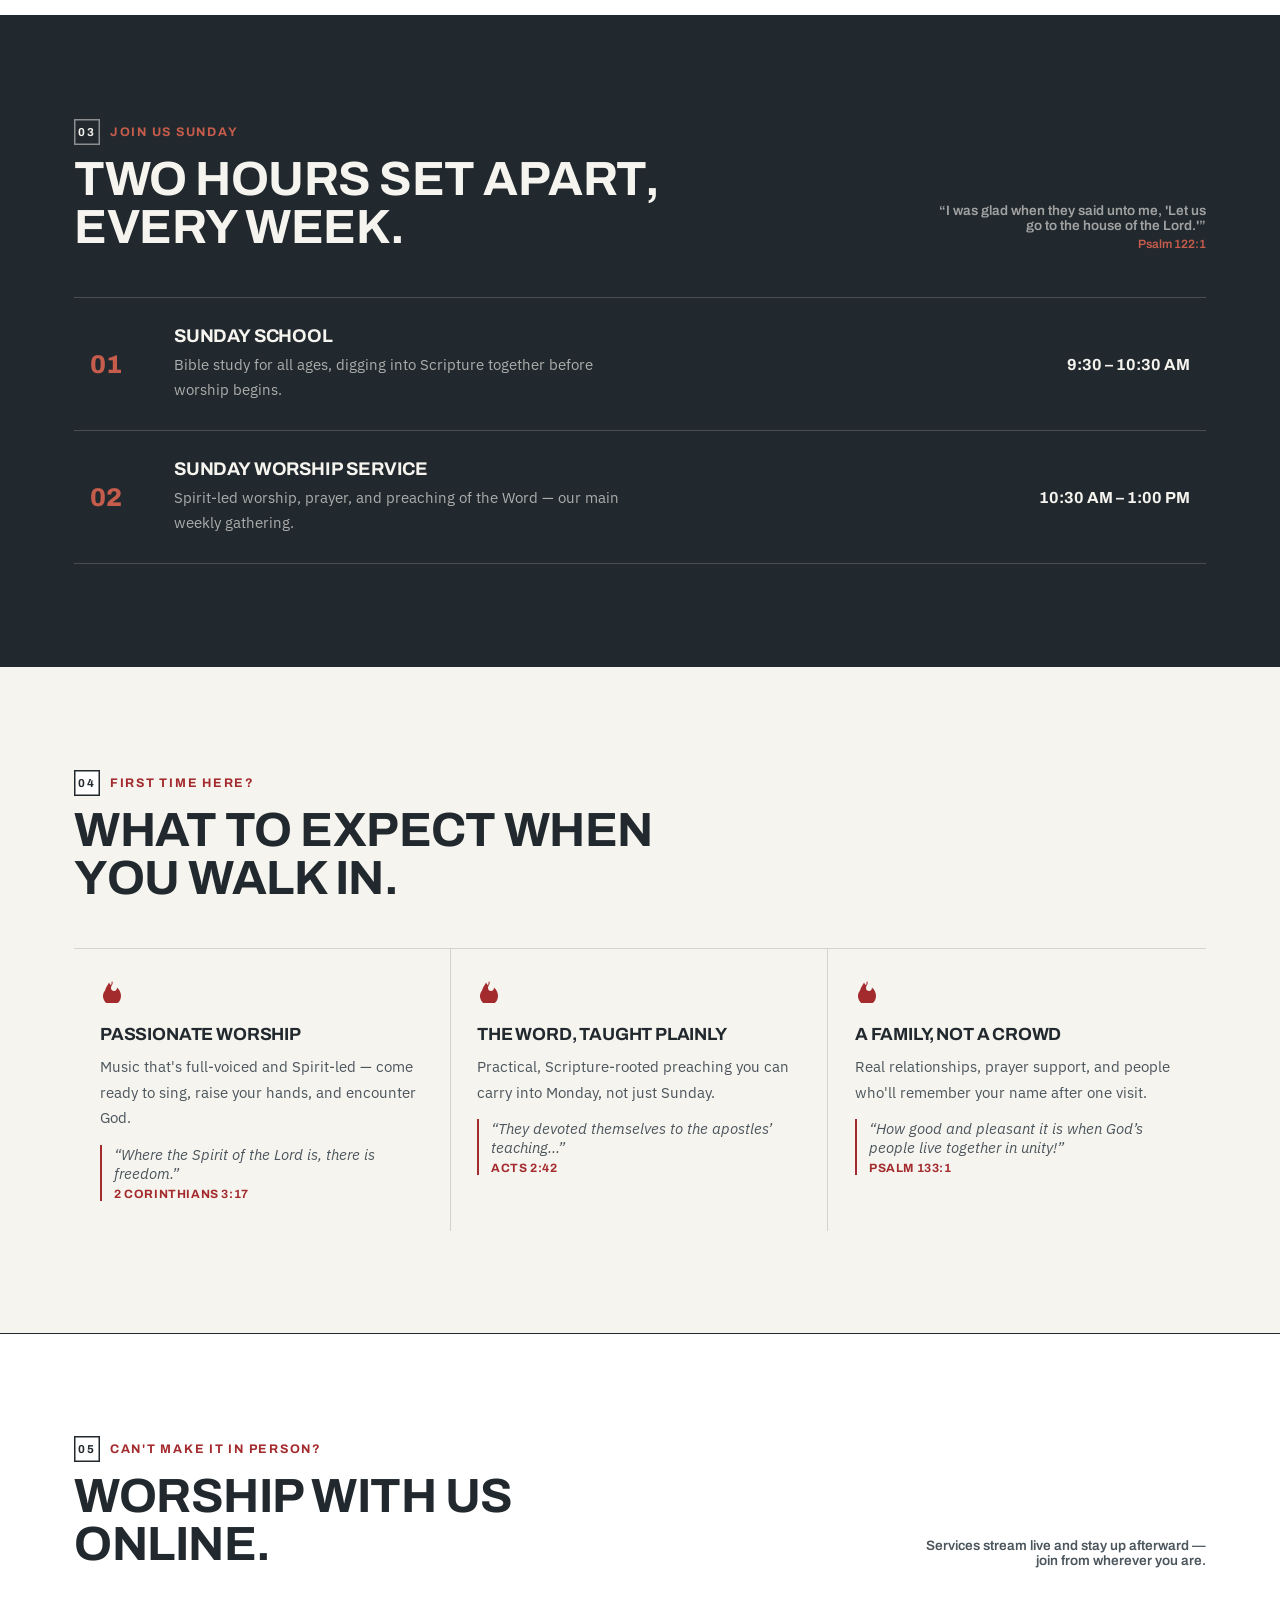
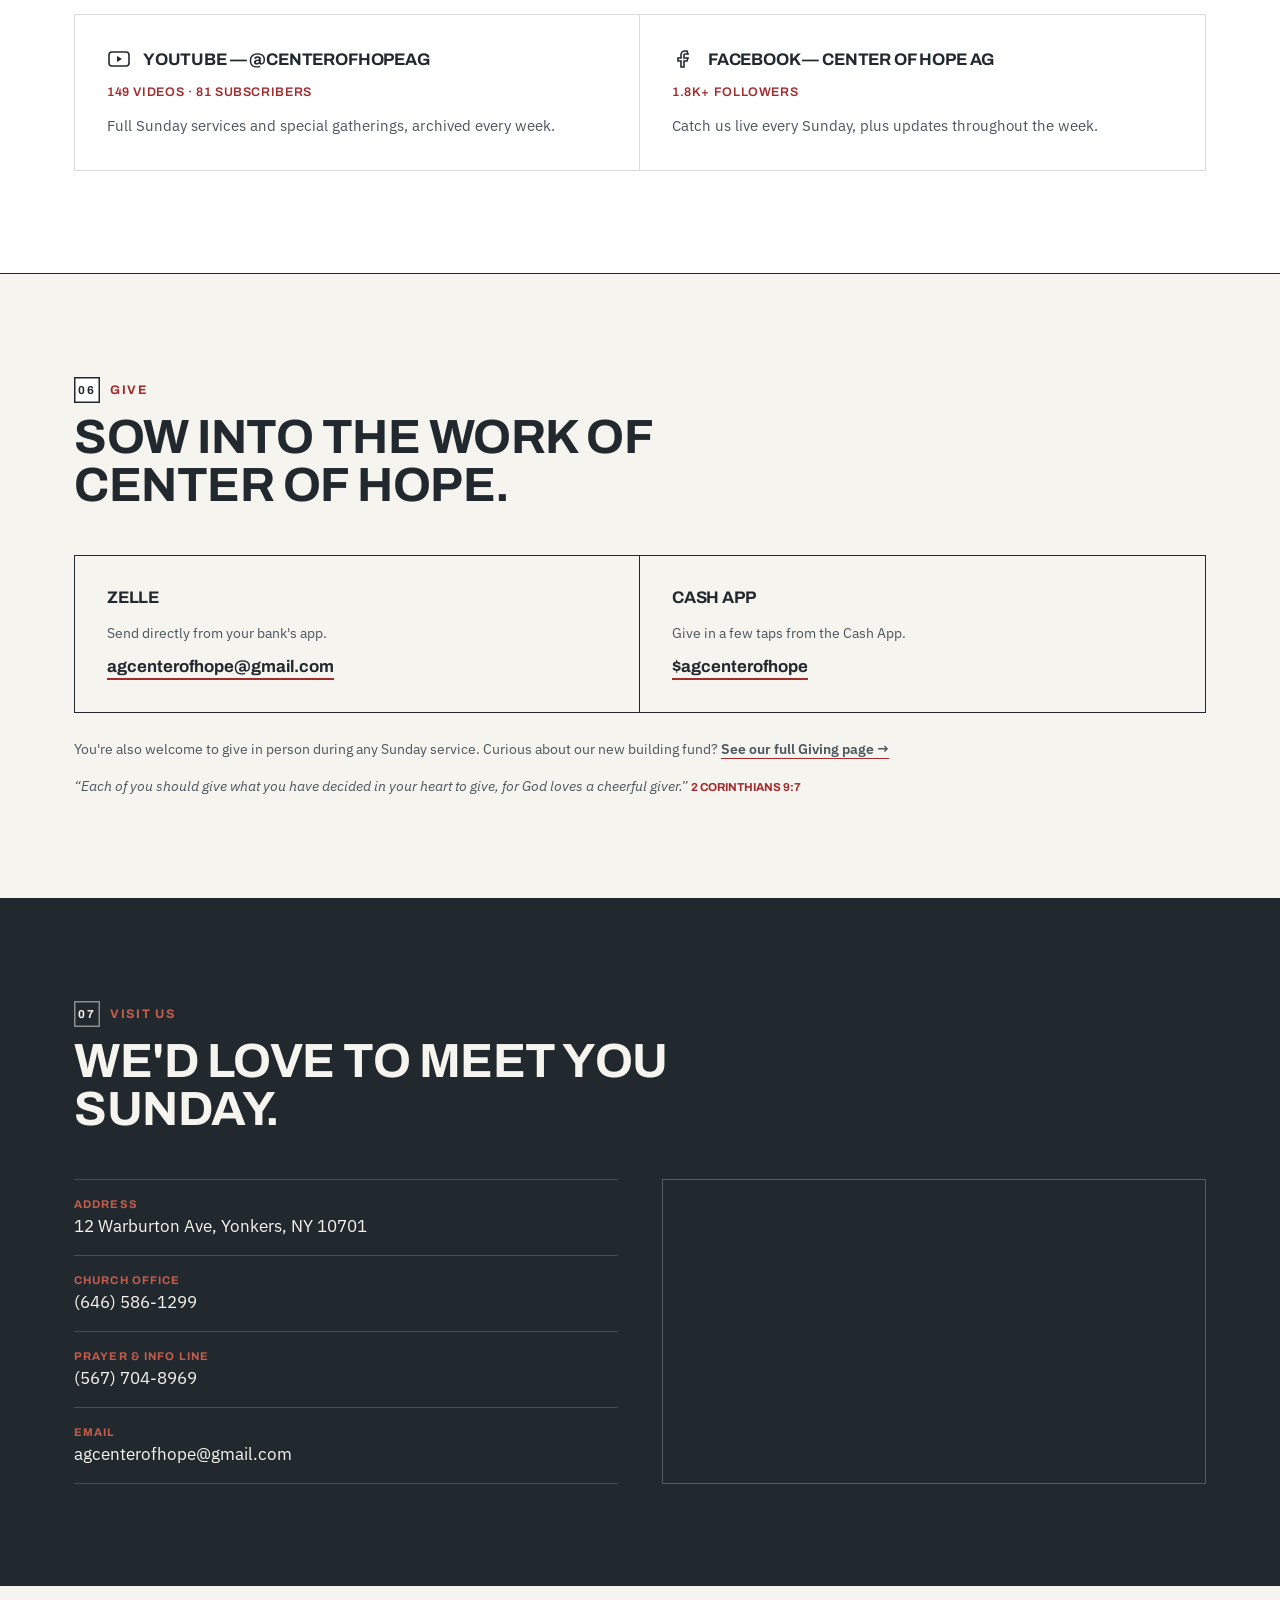
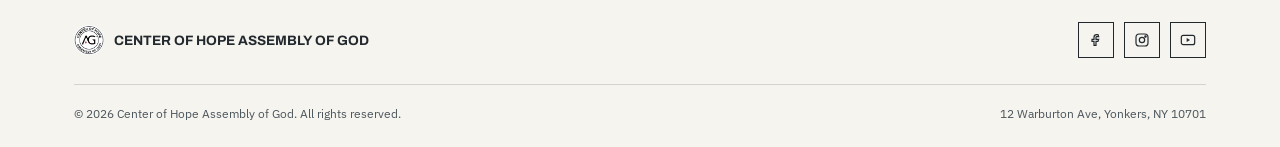
==== commit fc3c03eb: "Streamlined the website by removing unnecessary files and organizing images into a dedicated folder." ====
--- a/index.html
+++ b/index.html
@@ -10,180 +10,18 @@
 <meta property="og:description" content="Come woship with us at the Center Of Hope Assembly of God.">
 <meta property="og:url" content="https://kwakukod.github.io/CenterOfHope/">
 <meta property="og:site_name" content="Center Of Hope AG">
-<meta property="og:image" content="https://kwakukod.github.io/CenterOfHope/og-image.jpg">
+<meta property="og:image" content="https://kwakukod.github.io/CenterOfHope/images/og-image.jpg">
 <meta property="og:image:width" content="1200">
 <meta property="og:image:height" content="630">
 
 <link rel="icon" type="image/png" href="favicon.png">
-<link rel="apple-touch-icon" href="favicon.png">
+<link rel="apple-touch-icon" href="images/COHAG2.png">
   
 <link rel="preconnect" href="https://fonts.googleapis.com">
 <link rel="preconnect" href="https://fonts.gstatic.com" crossorigin>
 <link href="https://fonts.googleapis.com/css2?family=Archivo:ital,wght@0,500;0,600;0,700;0,800;1,500&family=IBM+Plex+Sans:ital,wght@0,400;0,500;0,600;1,400&display=swap" rel="stylesheet">
+<link rel="stylesheet" href="style.css">
 <style>
-  :root{
-    --ink: #22292E;
-    --ink-soft: #4B555C;
-    --paper: #F6F4EF;
-    --white: #FFFFFF;
-    --flame: #A32B2E;
-    --flame-soft: #C65C4C;
-    --line: rgba(34,41,46,0.16);
-    --max: 1180px;
-    --ease-out: cubic-bezier(0.16, 1, 0.3, 1);
-  }
-  *{ box-sizing: border-box; }
-  html{ scroll-behavior: smooth; }
-  body{
-    margin:0;
-    font-family: 'IBM Plex Sans', sans-serif;
-    color: var(--ink);
-    background: var(--paper);
-    -webkit-font-smoothing: antialiased;
-    overflow-x: hidden;
-  }
-  h1,h2,h3{
-    font-family: 'Archivo', sans-serif;
-    font-weight: 700;
-    text-transform: uppercase;
-    letter-spacing: -0.01em;
-    margin: 0;
-  }
-  p{ line-height: 1.7; color: var(--ink-soft); }
-  a{ color: inherit; text-decoration: none; }
-  .wrap{ max-width: var(--max); margin: 0 auto; padding: 0 24px; }
-
-  .kicker{
-    display:flex; align-items:center; gap:10px;
-    font-family:'Archivo', sans-serif;
-    font-weight: 700;
-    font-size: 0.78rem;
-    letter-spacing: 0.14em;
-    text-transform: uppercase;
-    color: var(--flame);
-  }
-  .kicker .num{
-    font-family:'Archivo', sans-serif;
-    color: var(--ink);
-    background: var(--white);
-    box-shadow: inset 0 0 0 1.5px var(--ink);
-    width: 26px; height:26px;
-    display:flex; align-items:center; justify-content:center;
-    font-size: 0.72rem;
-  }
-  .kicker.on-dark .num{ background: transparent; box-shadow: inset 0 0 0 1.5px rgba(246,244,239,0.5); color: var(--paper); }
-  .kicker.on-dark{ color: var(--flame-soft); }
-
-  .flame-mark{ display:inline-block; flex-shrink:0; transition: transform 0.4s ease; }
-  
-  /* Scripture Callout styling */
-  .scripture-quote{
-    font-style: italic;
-    color: var(--ink-soft);
-    font-size: 0.92rem;
-    border-left: 2px solid var(--flame);
-    padding-left: 12px;
-    margin: 14px 0 0;
-  }
-  .scripture-quote span{
-    display: block;
-    font-style: normal;
-    font-family: 'Archivo', sans-serif;
-    font-weight: 700;
-    font-size: 0.75rem;
-    text-transform: uppercase;
-    letter-spacing: 0.05em;
-    color: var(--flame);
-    margin-top: 4px;
-  }
-
-  /* ---------- Buttons ---------- */
-  .btn{
-    display:inline-flex; align-items:center; gap:9px;
-    font-family:'Archivo', sans-serif;
-    font-weight: 700;
-    font-size: 0.85rem;
-    text-transform: uppercase;
-    letter-spacing: 0.04em;
-    padding: 15px 26px;
-    border: 1.5px solid var(--ink);
-    cursor: pointer;
-    transition: transform 0.25s var(--ease-out), background 0.2s ease, color 0.2s ease, border-color 0.2s ease, box-shadow 0.25s ease;
-  }
-  .btn:hover{ transform: translateY(-3px); box-shadow: 0 6px 16px rgba(0,0,0,0.08); }
-  .btn:active{ transform: translateY(-1px); }
-  .btn-solid{ background: var(--ink); color: var(--paper); }
-  .btn-solid:hover{ background: var(--flame); border-color: var(--flame); }
-  .btn-line{ background: transparent; color: var(--ink); }
-  .btn-line:hover{ background: var(--ink); color: var(--paper); }
-
-  /* ---------- Nav ---------- */
-  header{
-    position: fixed; top:0; left:0; right:0; z-index: 100;
-    background: rgba(246, 244, 239, 0.75); 
-    backdrop-filter: blur(14px);
-    -webkit-backdrop-filter: blur(14px);
-    transition: background 0.3s ease, padding 0.3s ease, box-shadow 0.3s ease;
-  }
-  header.scrolled{
-    background: rgba(246, 244, 239, 0.92);
-    box-shadow: 0 4px 20px rgba(0, 0, 0, 0.05);
-  }
-  nav{
-    display:flex; align-items:center; justify-content: space-between;
-    max-width: var(--max); margin: 0 auto; padding: 12px 24px;
-    position: relative;
-  }
-  .brand{ display:flex; align-items:center; gap:12px; }
-  .brand img{ 
-    height: 100px; 
-    width: auto; 
-    display: block; 
-    margin-top: -15px;
-    margin-bottom: -55px;
-    position: relative;
-    z-index: 1;
-    transition: transform 0.3s ease;
-  }
-  .brand:hover img{ transform: scale(1.03); }
-  .brand-text{ font-family:'Archivo', sans-serif; font-weight: 800; font-size: 0.95rem; line-height:1.2; text-transform: uppercase; }
-  .brand-text span{ display:block; font-family:'IBM Plex Sans', sans-serif; font-weight: 400; text-transform:none; font-size: 0.72rem; color: var(--ink-soft); }
-  .nav-links{ display:flex; align-items:center; gap: 30px; list-style:none; margin:0; padding:0; }
-  .nav-links a{
-    font-family:'Archivo', sans-serif; font-weight: 600; font-size: 0.82rem;
-    text-transform: uppercase; letter-spacing: 0.03em;
-    position: relative;
-    padding-bottom: 4px;
-  }
-  .nav-links a::after{
-    content: '';
-    position: absolute;
-    bottom: 0; left: 0; width: 0%; height: 2px;
-    background-color: var(--flame);
-    transition: width 0.25s var(--ease-out);
-  }
-  .nav-links a:hover::after{ width: 100%; }
-  .nav-cta{ display:flex; align-items:center; gap:12px; }
-  .hamburger{ display:none; background:none; border:none; cursor:pointer; padding: 6px; margin-left: 4px; color: var(--ink); }
-  .hamburger svg{ display:block; }
-
-  .mobile-drawer{
-    display:none; position: absolute; top: 100%; right: 0; width: max-content; min-width: 220px;
-    background: var(--paper); border: 1.5px solid var(--ink); border-top:none;
-    padding: 10px 8px;
-    opacity: 0; transform: translateY(-10px);
-    transition: opacity 0.2s ease, transform 0.2s ease;
-    pointer-events: none;
-  }
-  .mobile-drawer.open{ 
-    display:flex; flex-direction:column; 
-    opacity: 1; transform: translateY(0); 
-    pointer-events: auto;
-  }
-  .mobile-drawer a{ font-family:'Archivo', sans-serif; font-weight:600; text-transform: uppercase; font-size:0.85rem; padding: 12px 16px; transition: background 0.15s ease; }
-  .mobile-drawer a:hover{ background: rgba(34,41,46,0.06); }
-  .mobile-drawer .btn{ margin: 8px 12px 4px; justify-content:center; }
-
   /* ---------- Hero ---------- */
   .hero{
     position: relative;
@@ -407,20 +245,6 @@
   .map-frame{ border: 1px solid rgba(246,244,239,0.25); height: 100%; min-height: 300px; overflow: hidden; }
   .map-frame iframe{ width:100%; height:100%; border:0; display:block; filter: grayscale(0.3) contrast(1.05); transition: filter 0.4s ease; }
   .map-frame:hover iframe{ filter: grayscale(0) contrast(1); }
-
-  /* ---------- Footer ---------- */
-  footer{ background: var(--paper); padding: 36px 0 26px; }
-  .footer-grid{ display:flex; justify-content: space-between; align-items:center; flex-wrap:wrap; gap: 20px; }
-  .footer-brand{ display:flex; align-items:center; gap:10px; font-family:'Archivo', sans-serif; font-weight:700; font-size: 0.85rem; text-transform:uppercase; }
-  .footer-brand img{ height: 30px; width:30px; }
-  .social-row{ display:flex; gap:10px; }
-  .social-row a{
-    display:flex; align-items:center; justify-content:center;
-    width: 36px; height: 36px; border: 1.5px solid var(--ink); color: var(--ink);
-    transition: background 0.2s ease, color 0.2s ease, transform 0.2s ease;
-  }
-  .social-row a:hover{ background: var(--flame); border-color: var(--flame); color: var(--paper); transform: translateY(-3px); }
-  .footer-bottom{ display:flex; justify-content:space-between; flex-wrap:wrap; gap:10px; font-size: 0.78rem; color: var(--ink-soft); margin-top: 26px; padding-top: 20px; border-top: 1px solid var(--line); }
 
   /* ---------- KEYFRAMES & ANIMATION CLASSES ---------- */
   @keyframes slowZoom {
@@ -491,7 +315,7 @@
 <header id="navbar">
   <nav>
     <a class="brand" href="#top">
-      <img src="COHAG.png" alt="Center of Hope Assembly of God logo">
+      <img src="images/COHAG.png" alt="Center of Hope Assembly of God logo">
       <span class="brand-text">Center of Hope<span>Assembly of God · Yonkers, NY</span></span>
     </a>
 
@@ -500,7 +324,7 @@
       <li><a href="staff.html">Staff</a></li>
       <li><a href="groups.html" class="current">Groups</a></li>
       <li><a href="index.html#times">Services</a></li>
-      <li><a href="index.html#watch">Watch</a></li>
+      <li><a href="watch.html">Watch</a></li>
     </ul>
 
     <div class="nav-cta">
@@ -520,7 +344,7 @@
       <a href="staff.html">Staff</a>
       <a href="groups.html">Groups</a>
       <a href="index.html#times">Services</a>
-      <a href="index.html#watch">Watch</a>
+      <a href="watch.html">Watch</a>
       <a href="index.html#visit">Plan a Visit</a>
       <a class="btn btn-solid" href="give.html">Give</a>
     </div>
@@ -532,7 +356,7 @@
   <!-- HERO -->
   <section class="hero">
     <div class="hero-photo">
-      <img src="Pastor_Prince.jpg" alt="Pastor Prince Paul Agyemang Boateng preaching at Center of Hope Assembly of God" style="object-position: 68% 18%;">
+      <img src="images/Pastor_Prince.jpg" alt="Pastor Prince Paul Agyemang Boateng preaching at Center of Hope Assembly of God" style="object-position: 68% 18%;">
     </div>
     <div class="hero-photo-credit">Pastor Prince Paul Agyemang Boateng</div>
     <div class="wrap">
@@ -552,7 +376,7 @@
           </div>
           <div class="hero-actions">
             <a class="btn btn-solid" href="#visit">Plan Your Visit</a>
-            <a class="btn btn-line" href="#watch">Watch Online</a>
+            <a class="btn btn-line" href="watch.html">Watch Online</a>
           </div>
         </div>
       </div>
@@ -764,7 +588,7 @@
   <div class="wrap">
     <div class="footer-grid">
       <div class="footer-brand">
-        <img src="COHAG2.png" alt="Center of Hope Assembly of God logo">
+        <img src="images/COHAG2.png" alt="Center of Hope Assembly of God logo">
         Center of Hope Assembly of God
       </div>
       <div class="social-row">
@@ -786,69 +610,7 @@
   </div>
 </footer>
 
-<script>
-  document.getElementById('year').textContent = new Date().getFullYear();
-
-  // Mobile Drawer Toggle
-  const hamburgerBtn = document.getElementById('hamburgerBtn');
-  const hamburgerIcon = document.getElementById('hamburgerIcon');
-  const mobileDrawer = document.getElementById('mobileDrawer');
-
-  function closeDrawer(){
-    mobileDrawer.classList.remove('open');
-    hamburgerBtn.setAttribute('aria-expanded', 'false');
-    hamburgerIcon.innerHTML = '<line x1="3" y1="6" x2="21" y2="6"/><line x1="3" y1="12" x2="21" y2="12"/><line x1="3" y1="18" x2="21" y2="18"/>';
-  }
-
-  hamburgerBtn.addEventListener('click', () => {
-    const isOpen = mobileDrawer.classList.toggle('open');
-    hamburgerBtn.setAttribute('aria-expanded', String(isOpen));
-    hamburgerIcon.innerHTML = isOpen
-      ? '<line x1="5" y1="5" x2="19" y2="19"/><line x1="19" y1="5" x2="5" y2="19"/>'
-      : '<line x1="3" y1="6" x2="21" y2="6"/><line x1="3" y1="12" x2="21" y2="12"/><line x1="3" y1="18" x2="21" y2="18"/>';
-  });
-
-  mobileDrawer.querySelectorAll('a').forEach(a => a.addEventListener('click', closeDrawer));
-
-  document.addEventListener('click', (e) => {
-    if (!mobileDrawer.contains(e.target) && !hamburgerBtn.contains(e.target)) {
-      closeDrawer();
-    }
-  });
-
-  // Sticky Navbar Blur Effect on Scroll
-  const header = document.getElementById('navbar');
-  window.addEventListener('scroll', () => {
-    if (window.scrollY > 40) {
-      header.classList.add('scrolled');
-    } else {
-      header.classList.remove('scrolled');
-    }
-  });
-
-  // Scroll Reveal Observer with Initial Load Delay for Hero
-  const observerOptions = {
-    root: null,
-    rootMargin: '0px 0px -50px 0px',
-    threshold: 0.12
-  };
-
-  const revealObserver = new IntersectionObserver((entries, observer) => {
-    entries.forEach(entry => {
-      if (entry.isIntersecting) {
-        entry.target.classList.add('active');
-        observer.unobserve(entry.target);
-      }
-    });
-  }, observerOptions);
-
-  // Small delay on page load so initial hero elements animate gracefully after render
-  window.addEventListener('DOMContentLoaded', () => {
-    setTimeout(() => {
-      document.querySelectorAll('.reveal').forEach(el => revealObserver.observe(el));
-    }, 100);
-  });
-</script>
+<script src="main.js" defer></script>
 
 </body>
 </html>
--- a/style.css
+++ b/style.css
@@ -0,0 +1,220 @@
+/* =====================================================================
+   Center of Hope Assembly of God — shared site stylesheet
+   Loaded by every page (index, give, staff, groups). Holds only the
+   chrome that's identical everywhere: color tokens, base type, buttons,
+   header/nav/mobile drawer, footer, and the scroll-reveal animation.
+   Page-specific layout (hero, page-banner, section content) stays in
+   that page's own <style> block.
+   ===================================================================== */
+
+:root{
+  --ink: #22292E;
+  --ink-soft: #4B555C;
+  --paper: #F6F4EF;
+  --white: #FFFFFF;
+  --flame: #A32B2E;
+  --flame-soft: #C65C4C;
+  --line: rgba(34,41,46,0.16);
+  --max: 1180px;
+  --ease-out: cubic-bezier(0.16, 1, 0.3, 1);
+}
+
+*{ box-sizing: border-box; }
+html{ scroll-behavior: smooth; }
+body{
+  margin:0;
+  font-family: 'IBM Plex Sans', sans-serif;
+  color: var(--ink);
+  background: var(--paper);
+  -webkit-font-smoothing: antialiased;
+  overflow-x: hidden;
+}
+h1,h2,h3{
+  font-family: 'Archivo', sans-serif;
+  font-weight: 700;
+  text-transform: uppercase;
+  letter-spacing: -0.01em;
+  margin: 0;
+}
+p{ line-height: 1.7; color: var(--ink-soft); }
+a{ color: inherit; text-decoration: none; }
+.wrap{ max-width: var(--max); margin: 0 auto; padding: 0 24px; }
+
+/* ---------- Kicker label ---------- */
+.kicker{
+  display:flex; align-items:center; gap:10px;
+  font-family:'Archivo', sans-serif;
+  font-weight: 700;
+  font-size: 0.78rem;
+  letter-spacing: 0.14em;
+  text-transform: uppercase;
+  color: var(--flame);
+}
+.kicker .num{
+  font-family:'Archivo', sans-serif;
+  color: var(--ink);
+  background: var(--white);
+  box-shadow: inset 0 0 0 1.5px var(--ink);
+  width: 26px; height:26px;
+  display:flex; align-items:center; justify-content:center;
+  font-size: 0.72rem;
+}
+.kicker.on-dark .num{ background: transparent; box-shadow: inset 0 0 0 1.5px rgba(246,244,239,0.5); color: var(--paper); }
+.kicker.on-dark{ color: var(--flame-soft); }
+
+.flame-mark{ display:inline-block; flex-shrink:0; transition: transform 0.4s ease; }
+
+/* ---------- Scripture callout ---------- */
+.scripture-quote{
+  font-style: italic;
+  color: var(--ink-soft);
+  font-size: 0.92rem;
+  border-left: 2px solid var(--flame);
+  padding-left: 12px;
+  margin: 14px 0 0;
+}
+.scripture-quote span{
+  display: block;
+  font-style: normal;
+  font-family: 'Archivo', sans-serif;
+  font-weight: 700;
+  font-size: 0.75rem;
+  text-transform: uppercase;
+  letter-spacing: 0.05em;
+  color: var(--flame);
+  margin-top: 4px;
+}
+
+/* ---------- Buttons ---------- */
+.btn{
+  display:inline-flex; align-items:center; gap:9px;
+  font-family:'Archivo', sans-serif;
+  font-weight: 700;
+  font-size: 0.85rem;
+  text-transform: uppercase;
+  letter-spacing: 0.04em;
+  padding: 15px 26px;
+  border: 1.5px solid var(--ink);
+  cursor: pointer;
+  transition: transform 0.25s var(--ease-out), background 0.2s ease, color 0.2s ease, border-color 0.2s ease, box-shadow 0.25s ease;
+}
+.btn:hover{ transform: translateY(-3px); box-shadow: 0 6px 16px rgba(0,0,0,0.08); }
+.btn:active{ transform: translateY(-1px); }
+.btn-solid{ background: var(--ink); color: var(--paper); }
+.btn-solid:hover{ background: var(--flame); border-color: var(--flame); }
+.btn-line{ background: transparent; color: var(--ink); }
+.btn-line:hover{ background: var(--ink); color: var(--paper); }
+
+/* ---------- Nav ---------- */
+header{
+  position: fixed; top:0; left:0; right:0; z-index: 100;
+  background: rgba(246, 244, 239, 0.75);
+  backdrop-filter: blur(14px);
+  -webkit-backdrop-filter: blur(14px);
+  transition: background 0.3s ease, padding 0.3s ease, box-shadow 0.3s ease;
+}
+header.scrolled{
+  background: rgba(246, 244, 239, 0.92);
+  box-shadow: 0 4px 20px rgba(0, 0, 0, 0.05);
+}
+nav{
+  display:flex; align-items:center; justify-content: space-between;
+  max-width: var(--max); margin: 0 auto; padding: 12px 24px;
+  position: relative;
+}
+.brand{ display:flex; align-items:center; gap:12px; }
+.brand img{
+  height: 100px;
+  width: auto;
+  display: block;
+  margin-top: -15px;
+  margin-bottom: -55px;
+  position: relative;
+  z-index: 1;
+  transition: transform 0.3s ease;
+}
+.brand:hover img{ transform: scale(1.03); }
+.brand-text{ font-family:'Archivo', sans-serif; font-weight: 800; font-size: 0.95rem; line-height:1.2; text-transform: uppercase; }
+.brand-text span{ display:block; font-family:'IBM Plex Sans', sans-serif; font-weight: 400; text-transform:none; font-size: 0.72rem; color: var(--ink-soft); }
+.nav-links{ display:flex; align-items:center; gap: 30px; list-style:none; margin:0; padding:0; }
+.nav-links a{
+  font-family:'Archivo', sans-serif; font-weight: 600; font-size: 0.82rem;
+  text-transform: uppercase; letter-spacing: 0.03em;
+  position: relative;
+  padding-bottom: 4px;
+}
+.nav-links a.current{ color: var(--flame); }
+.nav-links a::after{
+  content: '';
+  position: absolute;
+  bottom: 0; left: 0; width: 0%; height: 2px;
+  background-color: var(--flame);
+  transition: width 0.25s var(--ease-out);
+}
+.nav-links a:hover::after{ width: 100%; }
+.nav-cta{ display:flex; align-items:center; gap:12px; }
+.hamburger{ display:none; background:none; border:none; cursor:pointer; padding: 6px; margin-left: 4px; color: var(--ink); }
+.hamburger svg{ display:block; }
+
+.mobile-drawer{
+  display:none; position: absolute; top: 100%; right: 0; width: max-content; min-width: 220px;
+  background: var(--paper); border: 1.5px solid var(--ink); border-top:none;
+  padding: 10px 8px;
+  opacity: 0; transform: translateY(-10px);
+  transition: opacity 0.2s ease, transform 0.2s ease;
+  pointer-events: none;
+}
+.mobile-drawer.open{
+  display:flex; flex-direction:column;
+  opacity: 1; transform: translateY(0);
+  pointer-events: auto;
+}
+.mobile-drawer a{ font-family:'Archivo', sans-serif; font-weight:600; text-transform: uppercase; font-size:0.85rem; padding: 12px 16px; transition: background 0.15s ease; }
+.mobile-drawer a:hover{ background: rgba(34,41,46,0.06); }
+.mobile-drawer .btn{ margin: 8px 12px 4px; justify-content:center; }
+
+/* ---------- Section shell ---------- */
+section{ padding: clamp(64px, 8vw, 104px) 0; border-bottom: 1.5px solid var(--ink); }
+section:last-of-type{ border-bottom: none; }
+.section-head{ display:flex; justify-content: space-between; align-items:flex-end; gap: 30px; margin-bottom: 46px; flex-wrap:wrap; }
+.section-head h2{ font-size: clamp(2rem, 4vw, 3rem); margin-top: 10px; line-height: 1; max-width: 620px; }
+.section-head .tag{ font-family:'Archivo', sans-serif; font-weight:600; font-size: 0.85rem; color: var(--ink-soft); max-width: 300px; text-align:right; }
+
+/* ---------- Footer ---------- */
+footer{ background: var(--paper); padding: 36px 0 26px; }
+.footer-grid{ display:flex; justify-content: space-between; align-items:center; flex-wrap:wrap; gap: 20px; }
+.footer-brand{ display:flex; align-items:center; gap:10px; font-family:'Archivo', sans-serif; font-weight:700; font-size: 0.85rem; text-transform:uppercase; }
+.footer-brand img{ height: 30px; width:30px; }
+.social-row{ display:flex; gap:10px; }
+.social-row a{
+  display:flex; align-items:center; justify-content:center;
+  width: 36px; height: 36px; border: 1.5px solid var(--ink); color: var(--ink);
+  transition: background 0.2s ease, color 0.2s ease, transform 0.2s ease;
+}
+.social-row a:hover{ background: var(--flame); border-color: var(--flame); color: var(--paper); transform: translateY(-3px); }
+.footer-bottom{ display:flex; justify-content:space-between; flex-wrap:wrap; gap:10px; font-size: 0.78rem; color: var(--ink-soft); margin-top: 26px; padding-top: 20px; border-top: 1px solid var(--line); }
+
+/* ---------- Scroll-reveal animation ---------- */
+.reveal{
+  opacity: 0;
+  transform: translateY(24px);
+  transition: opacity 1.4s var(--ease-out), transform 1.4s var(--ease-out);
+  will-change: opacity, transform;
+}
+.reveal.active{ opacity: 1; transform: translateY(0); }
+.stagger-1{ transition-delay: 0.25s; }
+.stagger-2{ transition-delay: 0.45s; }
+.stagger-3{ transition-delay: 0.65s; }
+.stagger-4{ transition-delay: 0.85s; }
+
+/* ---------- Shared responsive nav collapse ---------- */
+@media (max-width: 880px){
+  .nav-links{ display:none; }
+  .nav-cta .btn{ display:none; }
+  .hamburger{ display:inline-flex; }
+  .section-head{ flex-direction: column; align-items:flex-start; }
+  .section-head .tag{ text-align:left; }
+}
+@media (min-width: 881px){
+  .mobile-drawer{ display:none !important; }
+}
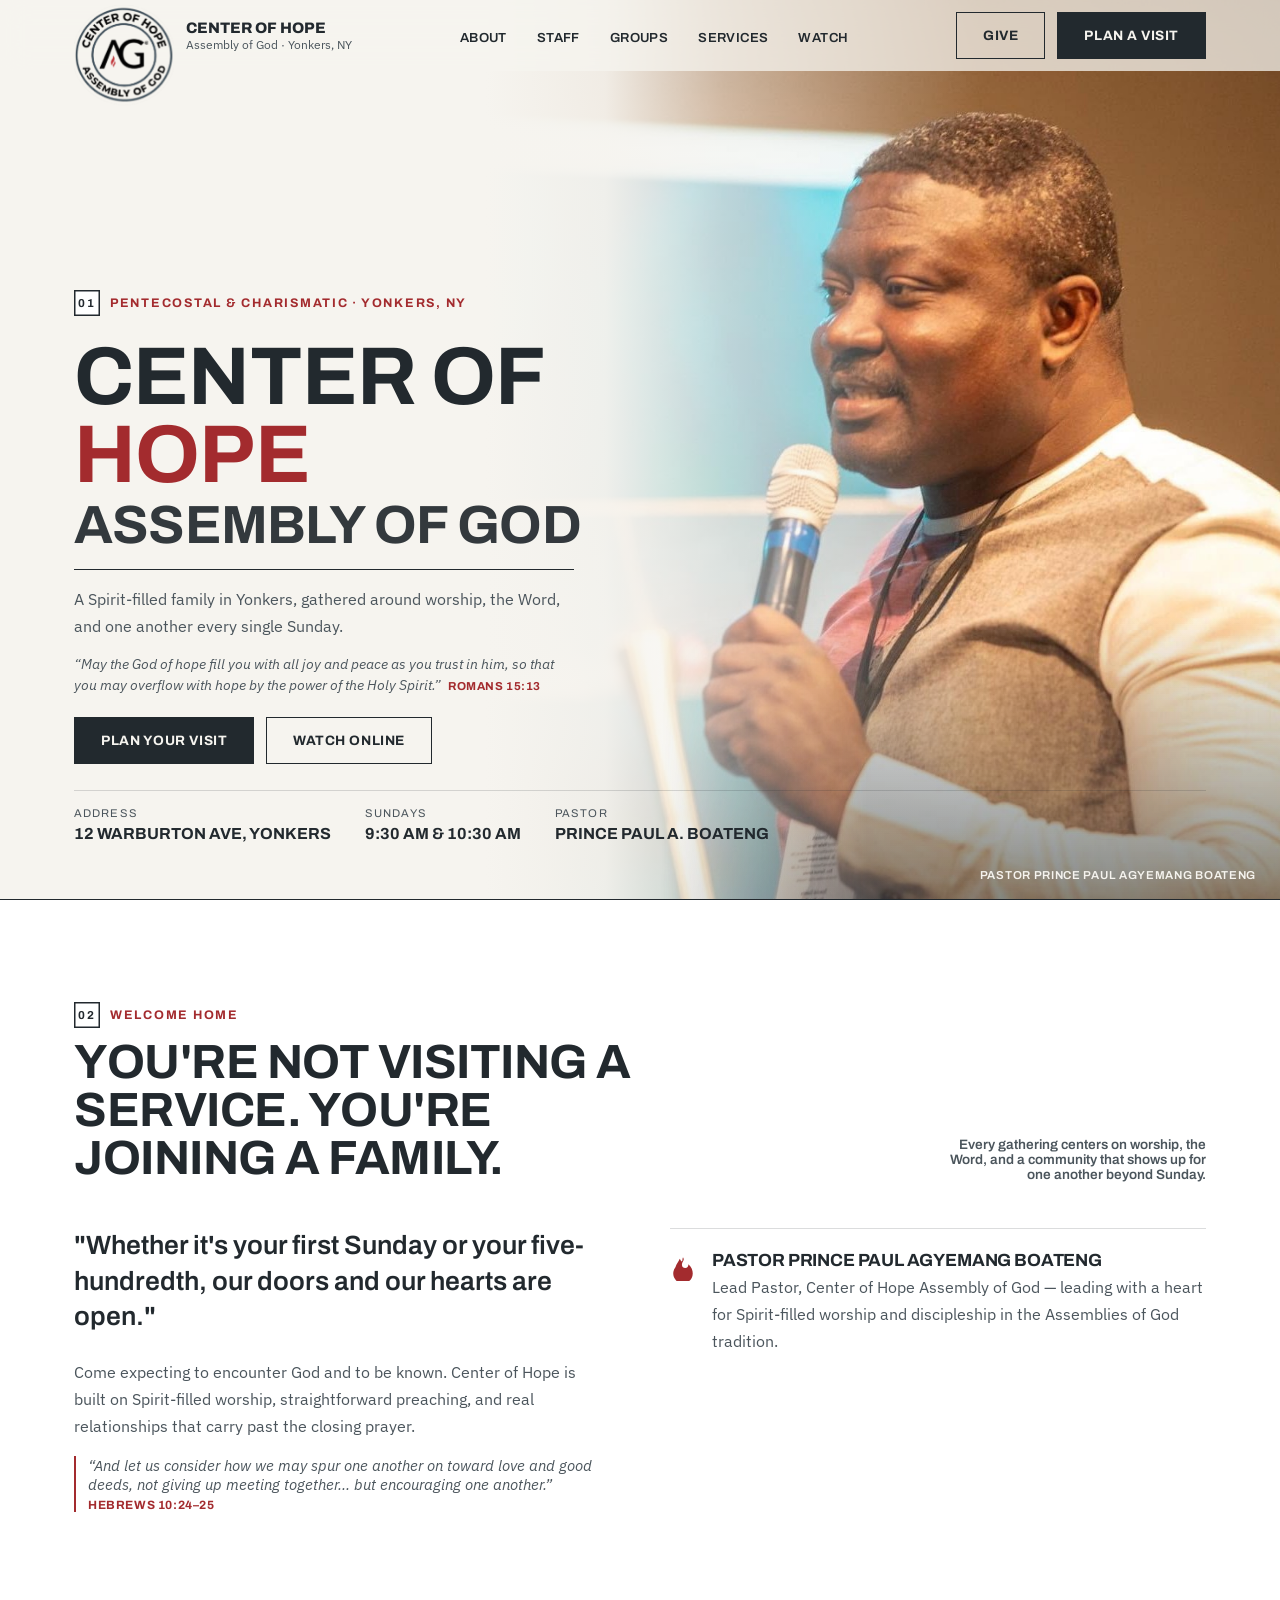
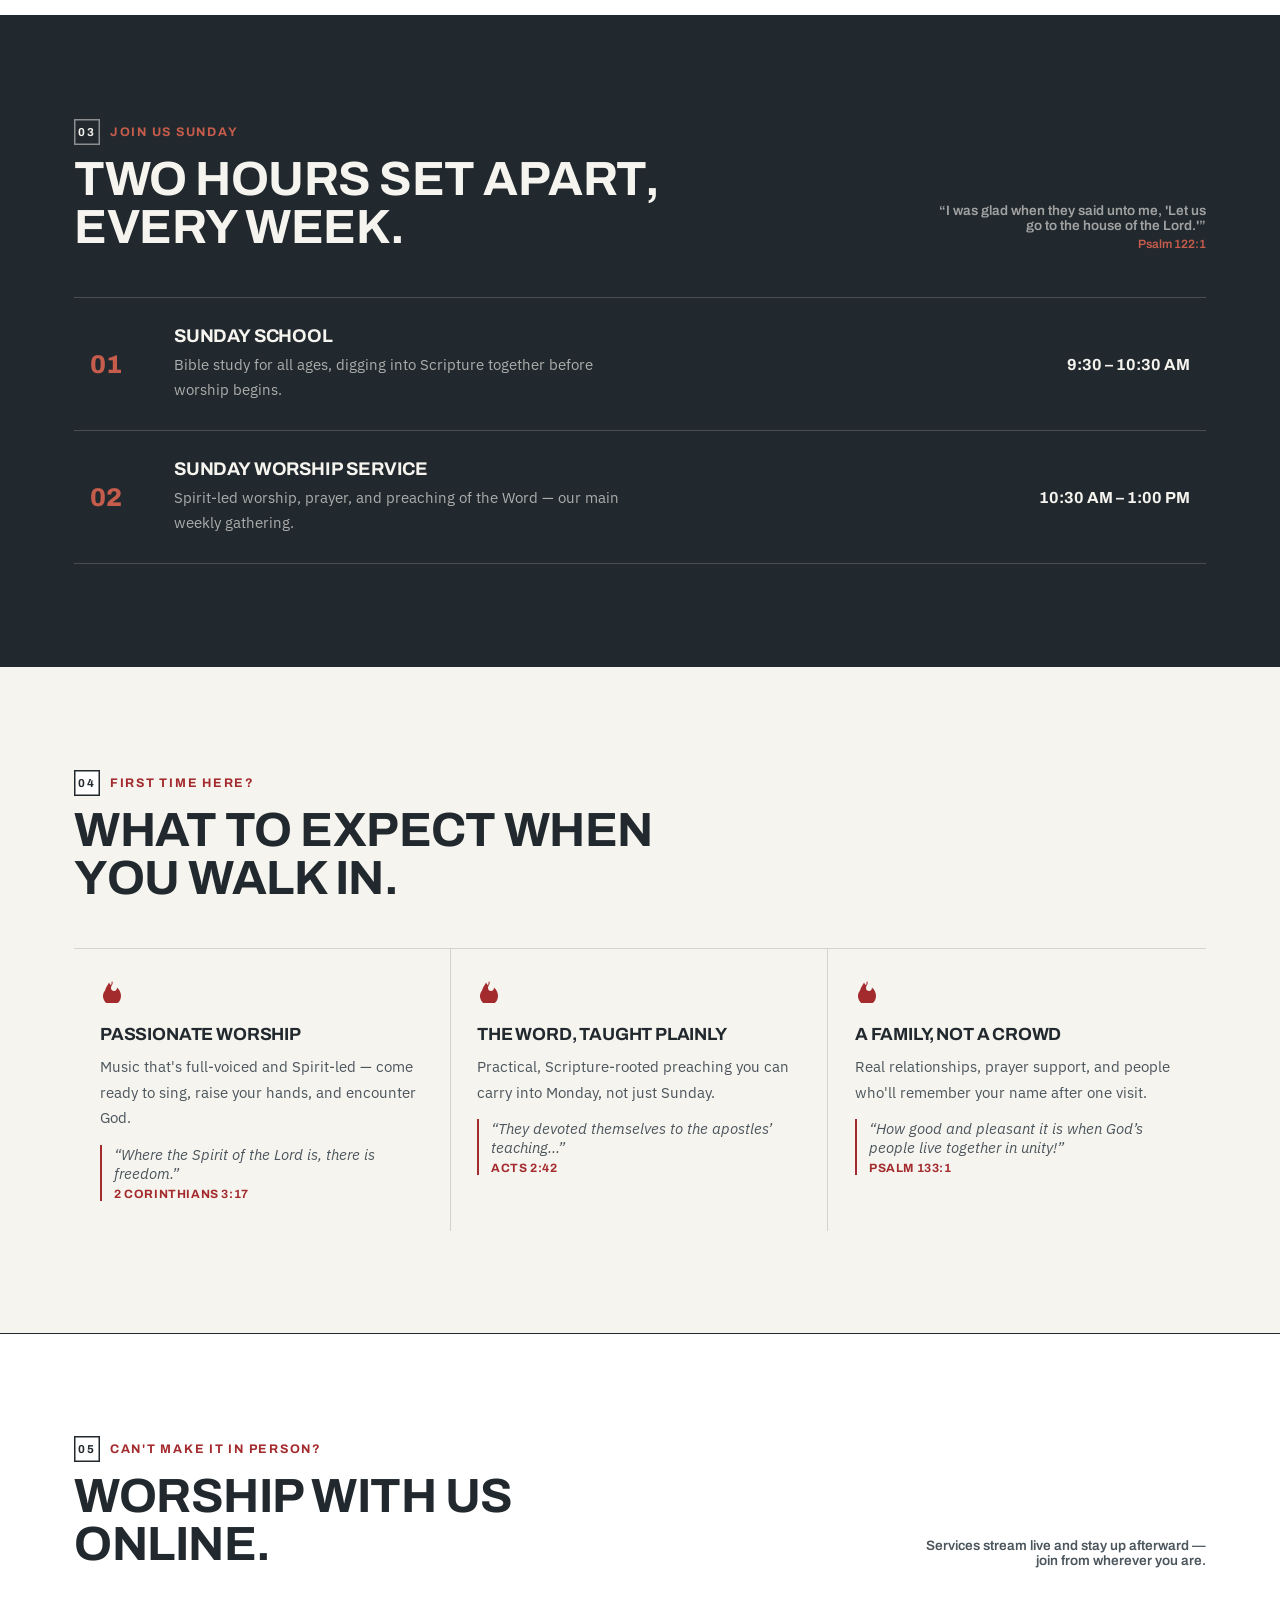
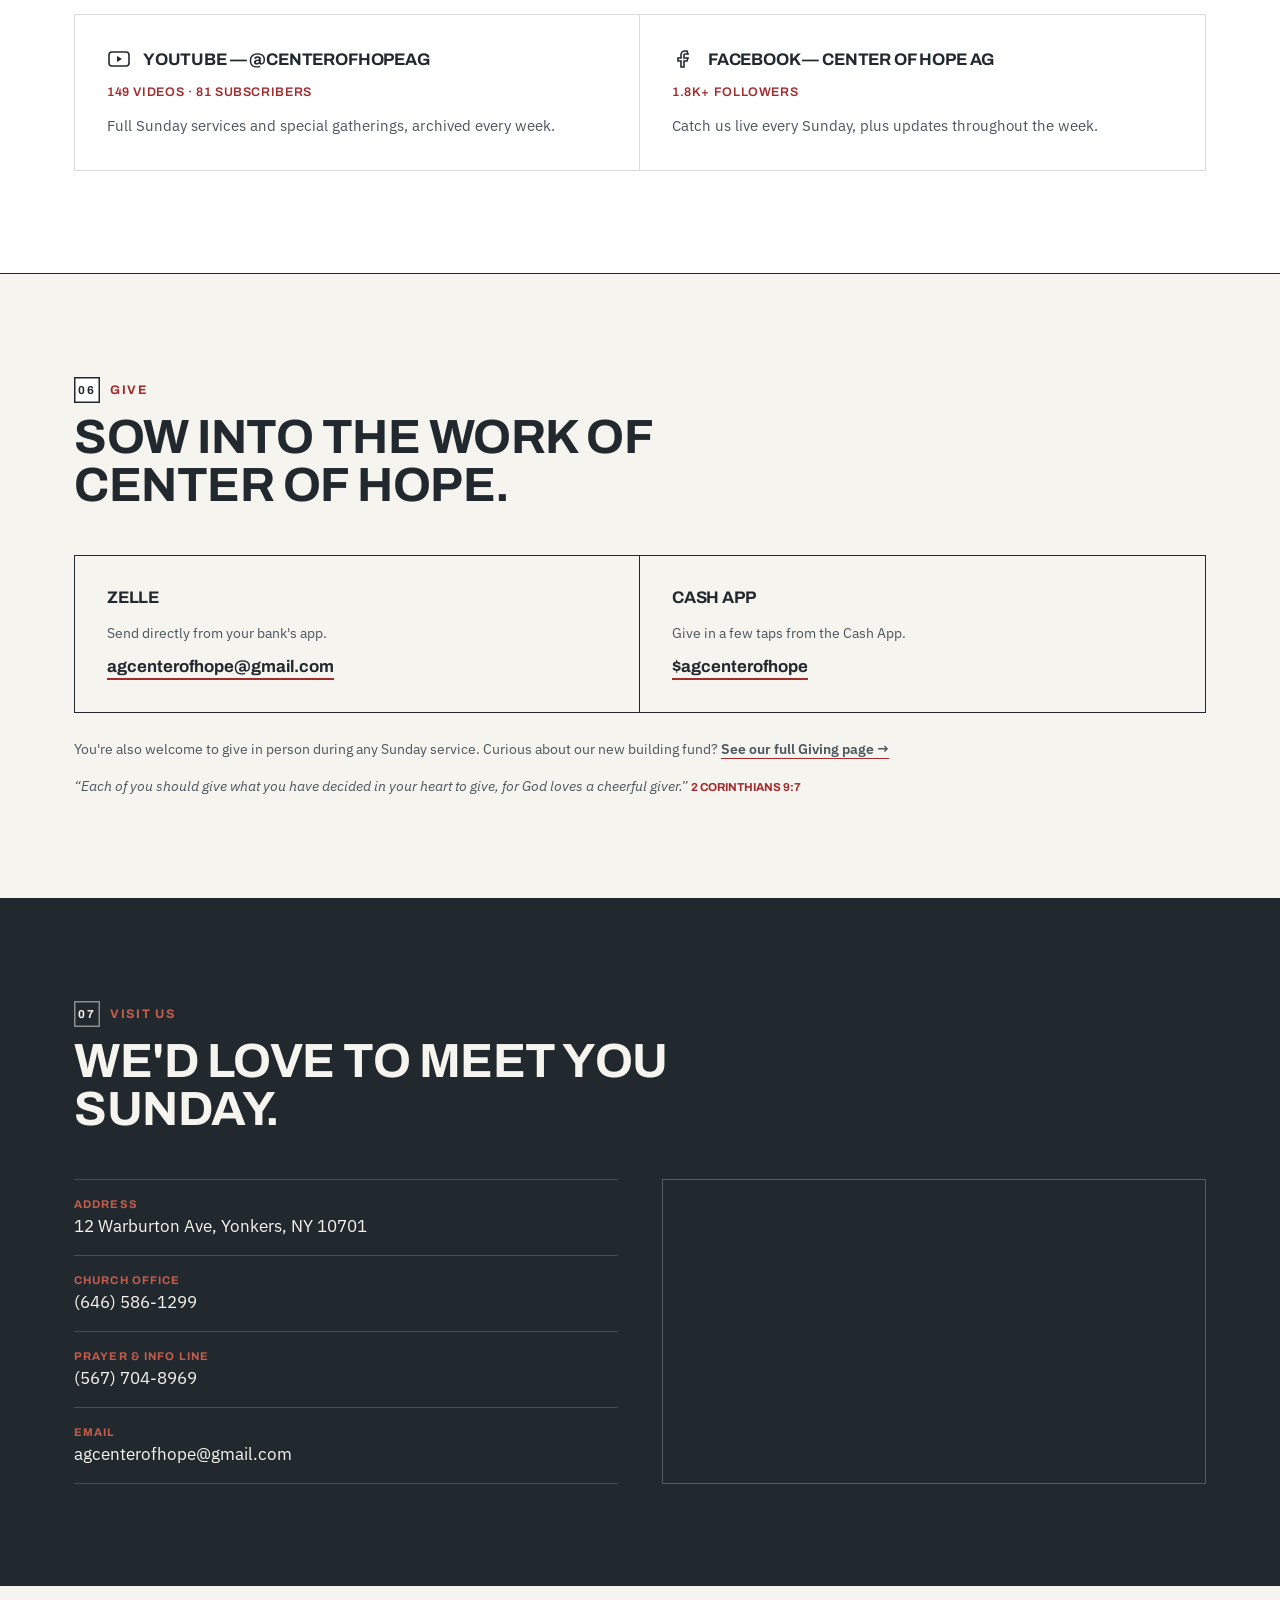
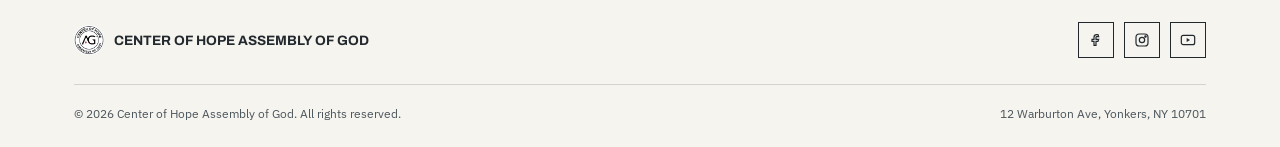
==== commit d2431565: "update index.html to not set groups in the navigation menu as current" ====
--- a/index.html
+++ b/index.html
@@ -322,7 +322,7 @@
     <ul class="nav-links">
       <li><a href="index.html#welcome">About</a></li>
       <li><a href="staff.html">Staff</a></li>
-      <li><a href="groups.html" class="current">Groups</a></li>
+      <li><a href="groups.html">Groups</a></li>
       <li><a href="index.html#times">Services</a></li>
       <li><a href="watch.html">Watch</a></li>
     </ul>
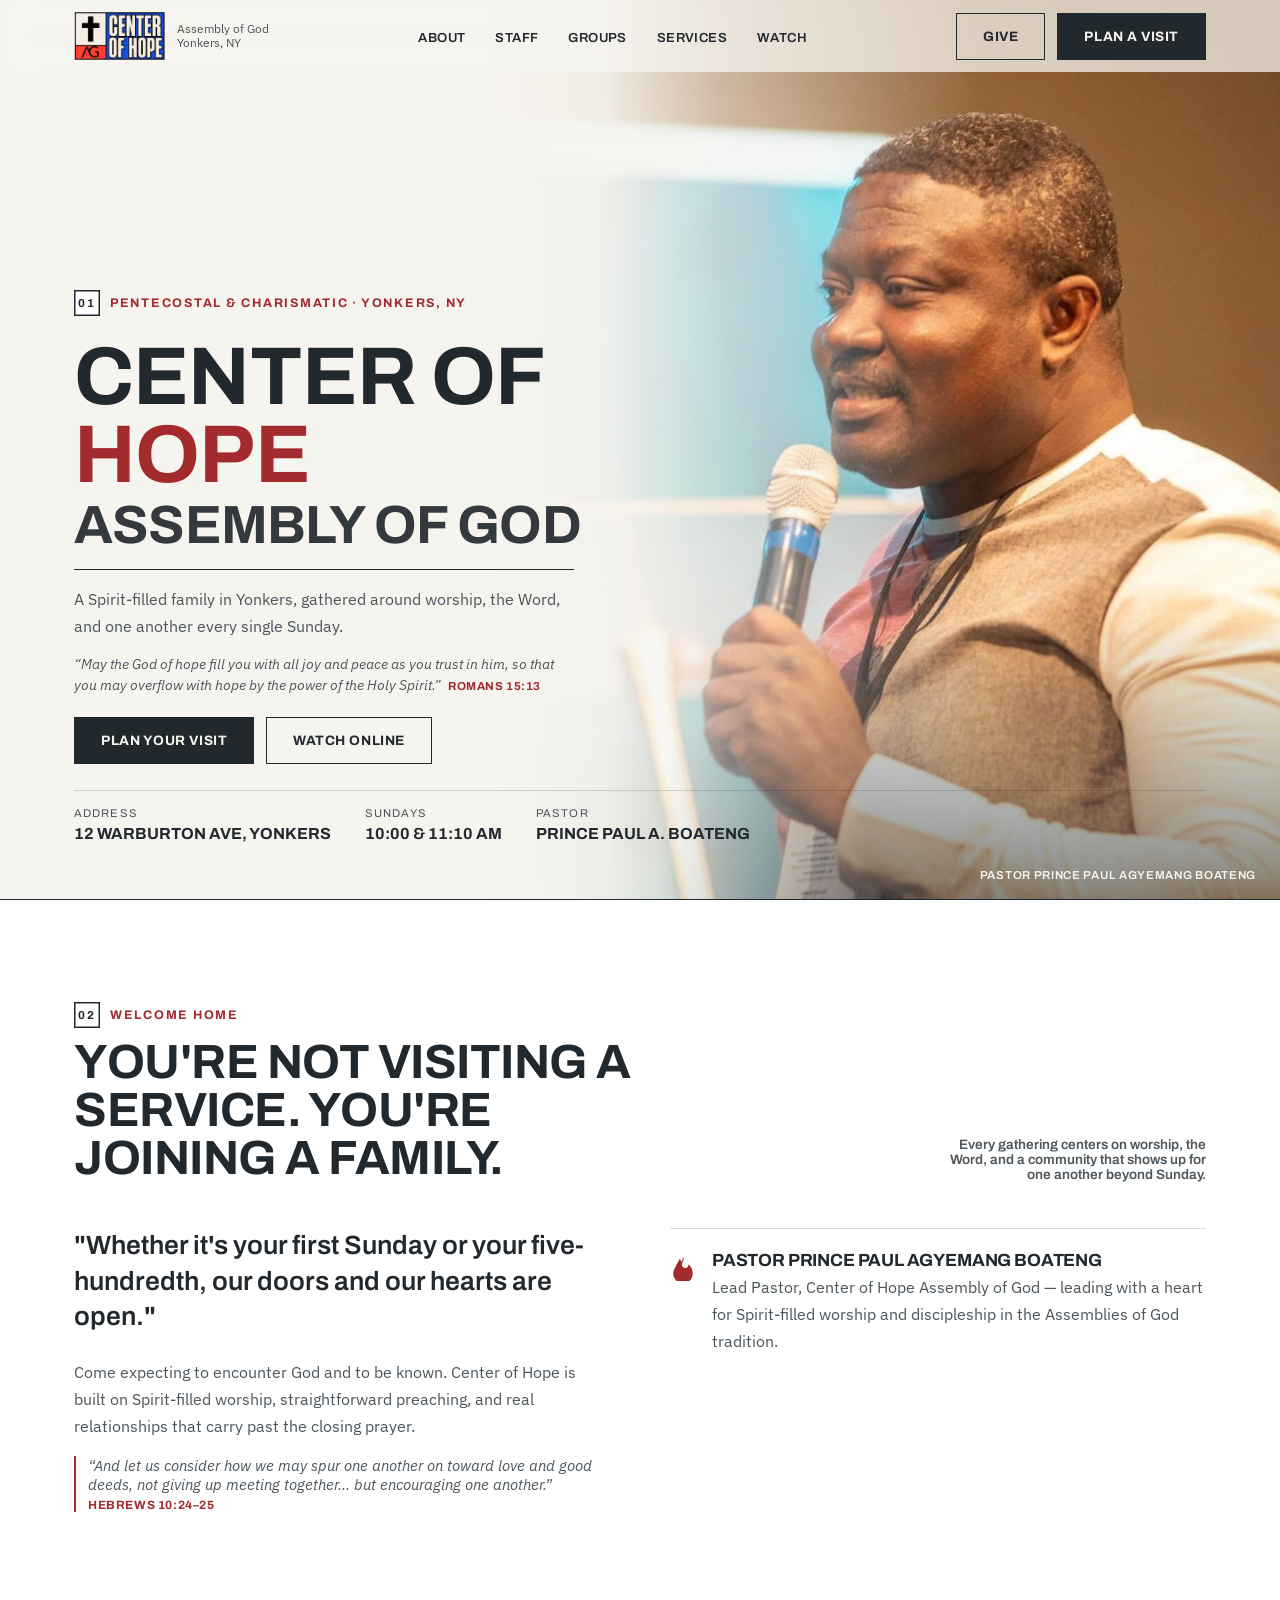
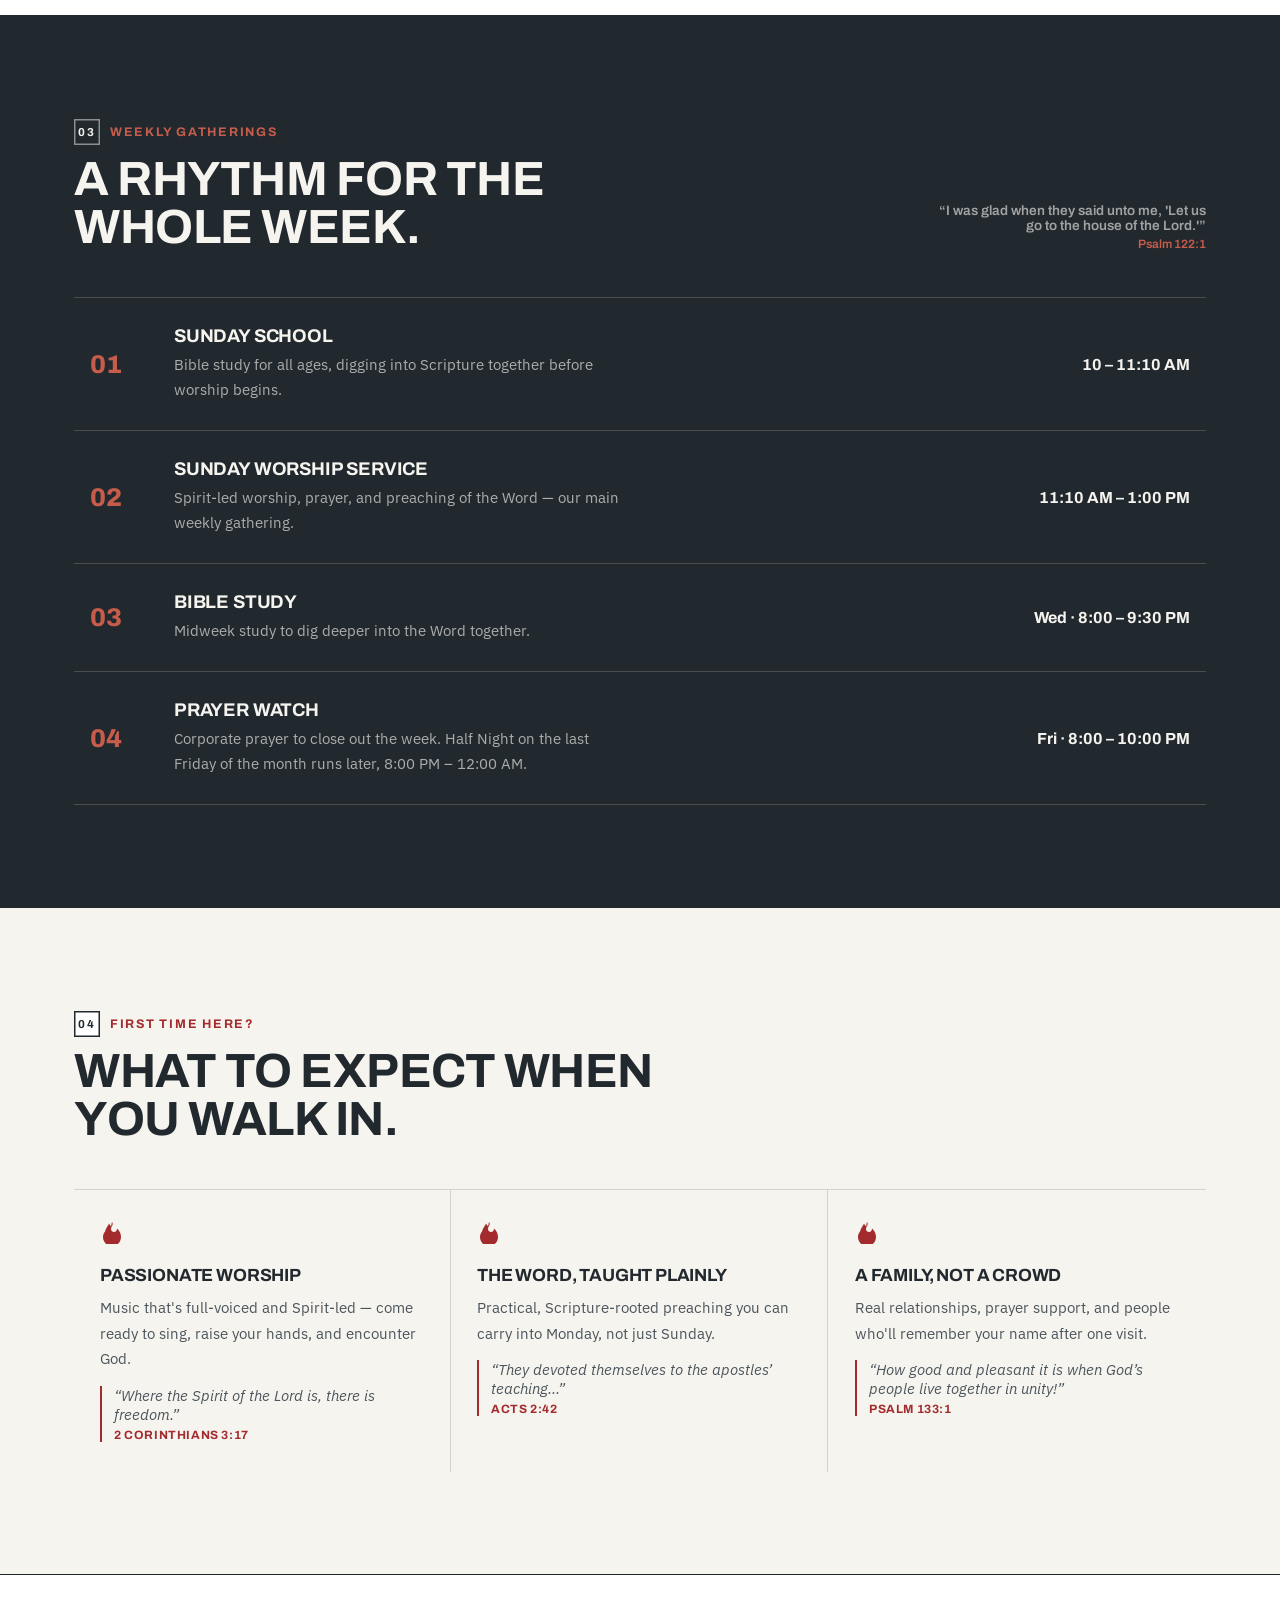
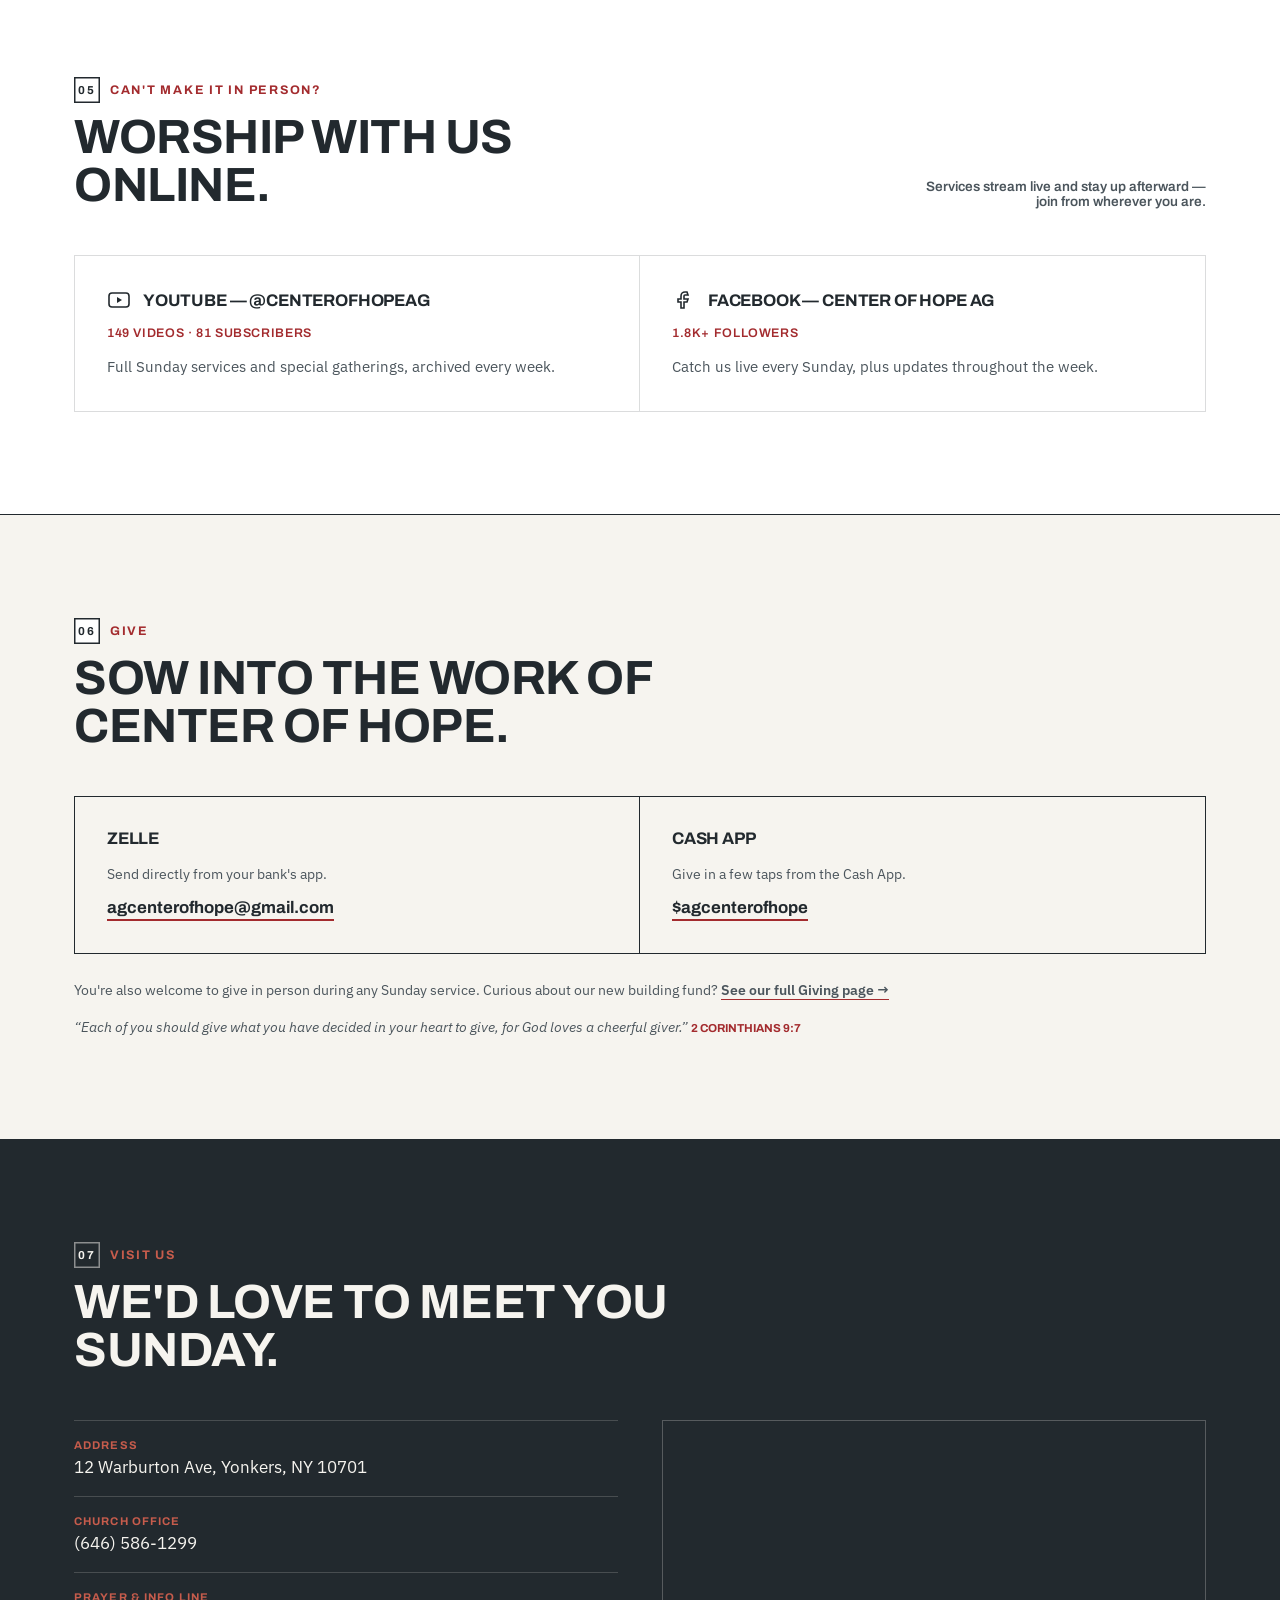
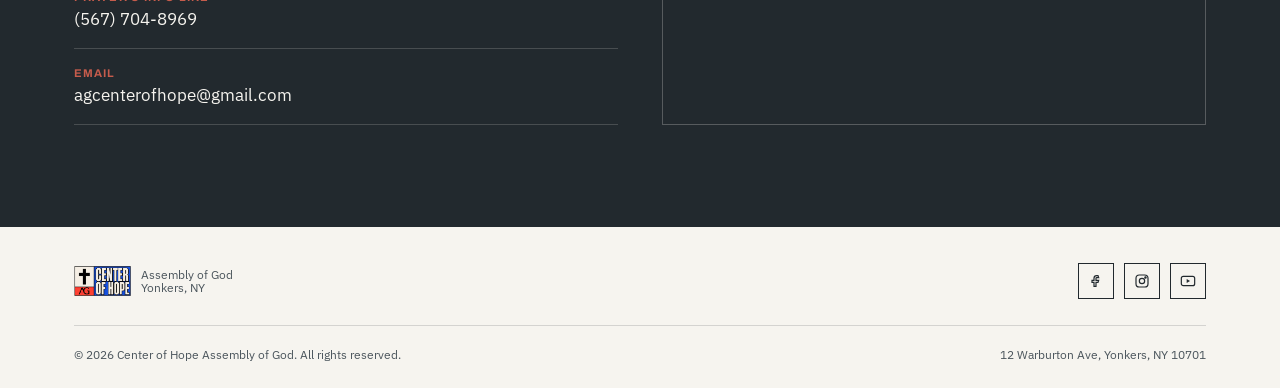
==== commit 2ae0ebb1: "Updated logo and added new images for the website. Also made minor edits to staff.html to correct th" ====
--- a/index.html
+++ b/index.html
@@ -4,7 +4,7 @@
 <meta charset="UTF-8">
 <meta name="viewport" content="width=device-width, initial-scale=1.0">
 <title>Center of Hope Assembly of God | Yonkers, NY</title>
-<meta name="description" content="Center of Hope Assembly of God — Pentecostal & Charismatic church in Yonkers, NY. Sunday School 9:30 AM, Sunday Worship 10:30 AM. Pastor Prince Paul Agyemang Boateng.">
+<meta name="description" content="Center of Hope Assembly of God — Pentecostal & Charismatic church in Yonkers, NY. Sunday School 10 AM, Sunday Worship 11:10 AM. Pastor Prince Paul Agyemang Boateng.">
 <meta property="og:type" content="website">
 <meta property="og:title" content="Center Of Hope AG">
 <meta property="og:description" content="Come woship with us at the Center Of Hope Assembly of God.">
@@ -315,8 +315,8 @@
 <header id="navbar">
   <nav>
     <a class="brand" href="#top">
-      <img src="images/COHAG.png" alt="Center of Hope Assembly of God logo">
-      <span class="brand-text">Center of Hope<span>Assembly of God · Yonkers, NY</span></span>
+      <img src="images/COHAG2.jpg" alt="Center of Hope Assembly of God logo">
+      <span class="brand-text"><span>Assembly of God</span><span>Yonkers, NY</span></span>
     </a>
 
     <ul class="nav-links">
@@ -382,7 +382,7 @@
       </div>
       <div class="hero-meta reveal stagger-2">
         <div><div class="label">Address</div><div class="val">12 Warburton Ave, Yonkers</div></div>
-        <div><div class="label">Sundays</div><div class="val">9:30 AM &amp; 10:30 AM</div></div>
+        <div><div class="label">Sundays</div><div class="val">10:00 &amp; 11:10 AM</div></div>
         <div><div class="label">Pastor</div><div class="val">Prince Paul A. Boateng</div></div>
       </div>
     </div>
@@ -423,8 +423,8 @@
     <div class="wrap">
       <div class="section-head reveal">
         <div>
-          <div class="kicker on-dark"><span class="num">03</span> Join Us Sunday</div>
-          <h2>Two hours set apart, every week.</h2>
+          <div class="kicker on-dark"><span class="num">03</span> Weekly Gatherings</div>
+          <h2>A rhythm for the whole week.</h2>
         </div>
         <div class="tag">
           “I was glad when they said unto me, 'Let us go to the house of the Lord.'”<br>
@@ -438,7 +438,7 @@
             <h3>Sunday School</h3>
             <p>Bible study for all ages, digging into Scripture together before worship begins.</p>
           </div>
-          <div class="when">9:30 – 10:30 AM</div>
+          <div class="when">10 – 11:10 AM</div>
         </div>
         <div class="time-row reveal stagger-2">
           <div class="idx">02</div>
@@ -446,7 +446,23 @@
             <h3>Sunday Worship Service</h3>
             <p>Spirit-led worship, prayer, and preaching of the Word — our main weekly gathering.</p>
           </div>
-          <div class="when">10:30 AM – 1:00 PM</div>
+          <div class="when">11:10 AM – 1:00 PM</div>
+        </div>
+        <div class="time-row reveal stagger-3">
+          <div class="idx">03</div>
+          <div>
+            <h3>Bible Study</h3>
+            <p>Midweek study to dig deeper into the Word together.</p>
+          </div>
+          <div class="when">Wed · 8:00 – 9:30 PM</div>
+        </div>
+        <div class="time-row reveal stagger-4">
+          <div class="idx">04</div>
+          <div>
+            <h3>Prayer Watch</h3>
+            <p>Corporate prayer to close out the week. Half Night on the last Friday of the month runs later, 8:00 PM – 12:00 AM.</p>
+          </div>
+          <div class="when">Fri · 8:00 – 10:00 PM</div>
         </div>
       </div>
     </div>
@@ -588,8 +604,8 @@
   <div class="wrap">
     <div class="footer-grid">
       <div class="footer-brand">
-        <img src="images/COHAG2.png" alt="Center of Hope Assembly of God logo">
-        Center of Hope Assembly of God
+        <img src="images/COHAG2.jpg" alt="Center of Hope Assembly of God logo">
+        <span class="brand-text"><span>Assembly of God</span><span>Yonkers, NY</span></span>
       </div>
       <div class="social-row">
         <a href="https://www.facebook.com/CenterofHopeAG" target="_blank" rel="noopener" aria-label="Facebook">
--- a/style.css
+++ b/style.css
@@ -124,11 +124,9 @@
 }
 .brand{ display:flex; align-items:center; gap:12px; }
 .brand img{
-  height: 100px;
+  height: 48px;
   width: auto;
   display: block;
-  margin-top: -15px;
-  margin-bottom: -55px;
   position: relative;
   z-index: 1;
   transition: transform 0.3s ease;
@@ -184,7 +182,7 @@
 footer{ background: var(--paper); padding: 36px 0 26px; }
 .footer-grid{ display:flex; justify-content: space-between; align-items:center; flex-wrap:wrap; gap: 20px; }
 .footer-brand{ display:flex; align-items:center; gap:10px; font-family:'Archivo', sans-serif; font-weight:700; font-size: 0.85rem; text-transform:uppercase; }
-.footer-brand img{ height: 30px; width:30px; }
+.footer-brand img{ height: 30px; width:auto; }
 .social-row{ display:flex; gap:10px; }
 .social-row a{
   display:flex; align-items:center; justify-content:center;
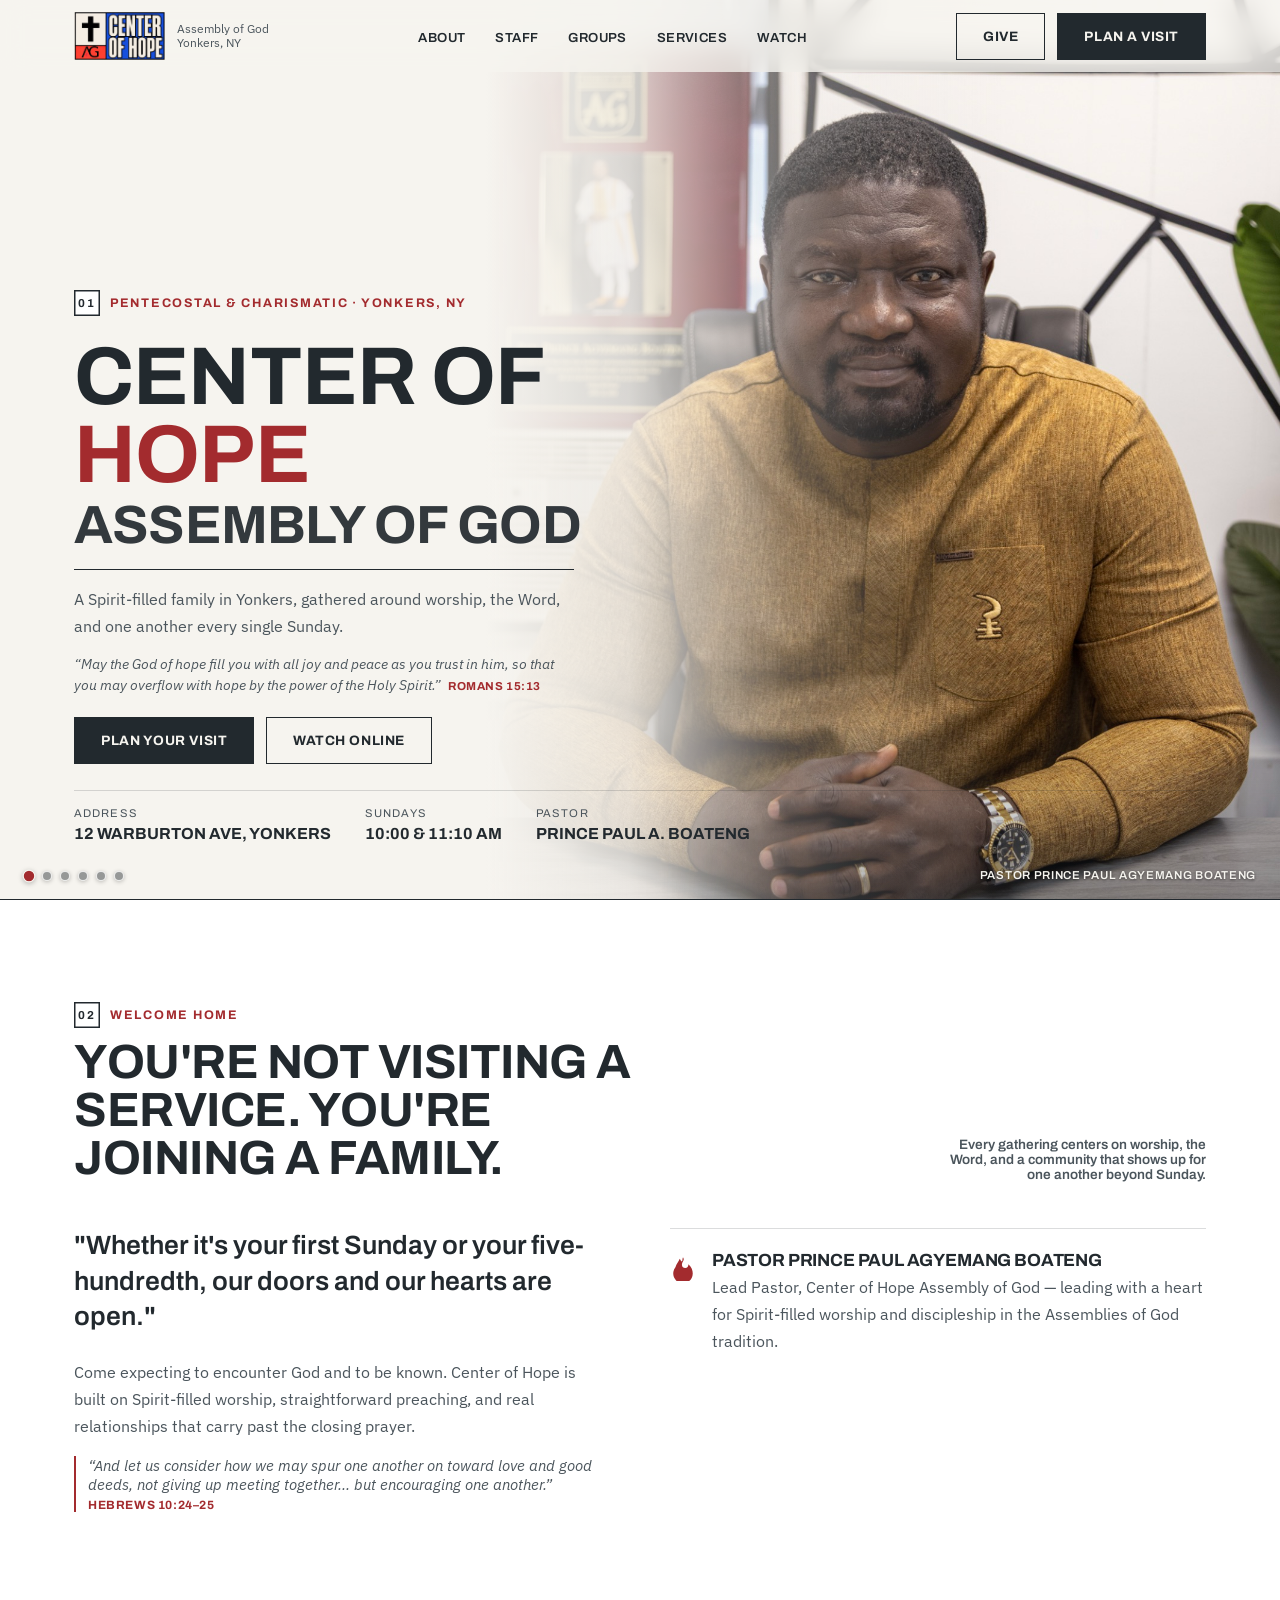
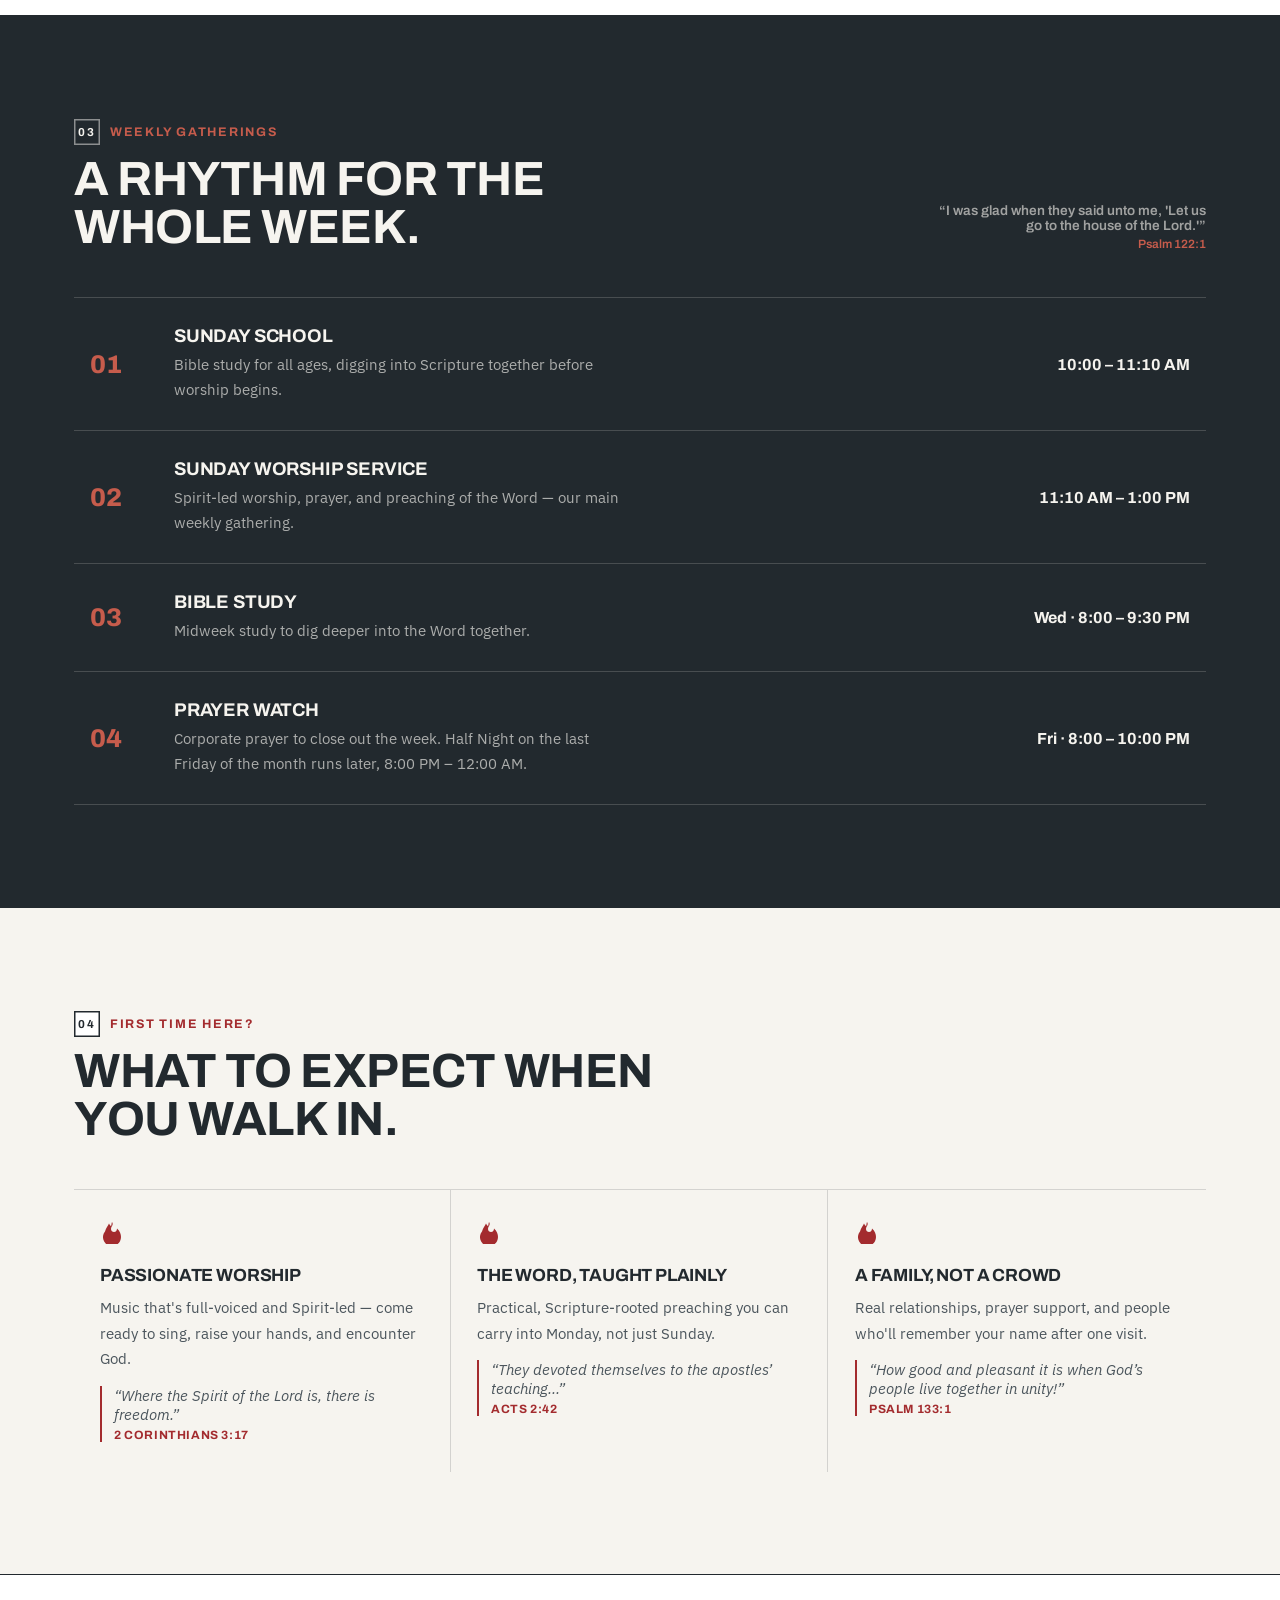
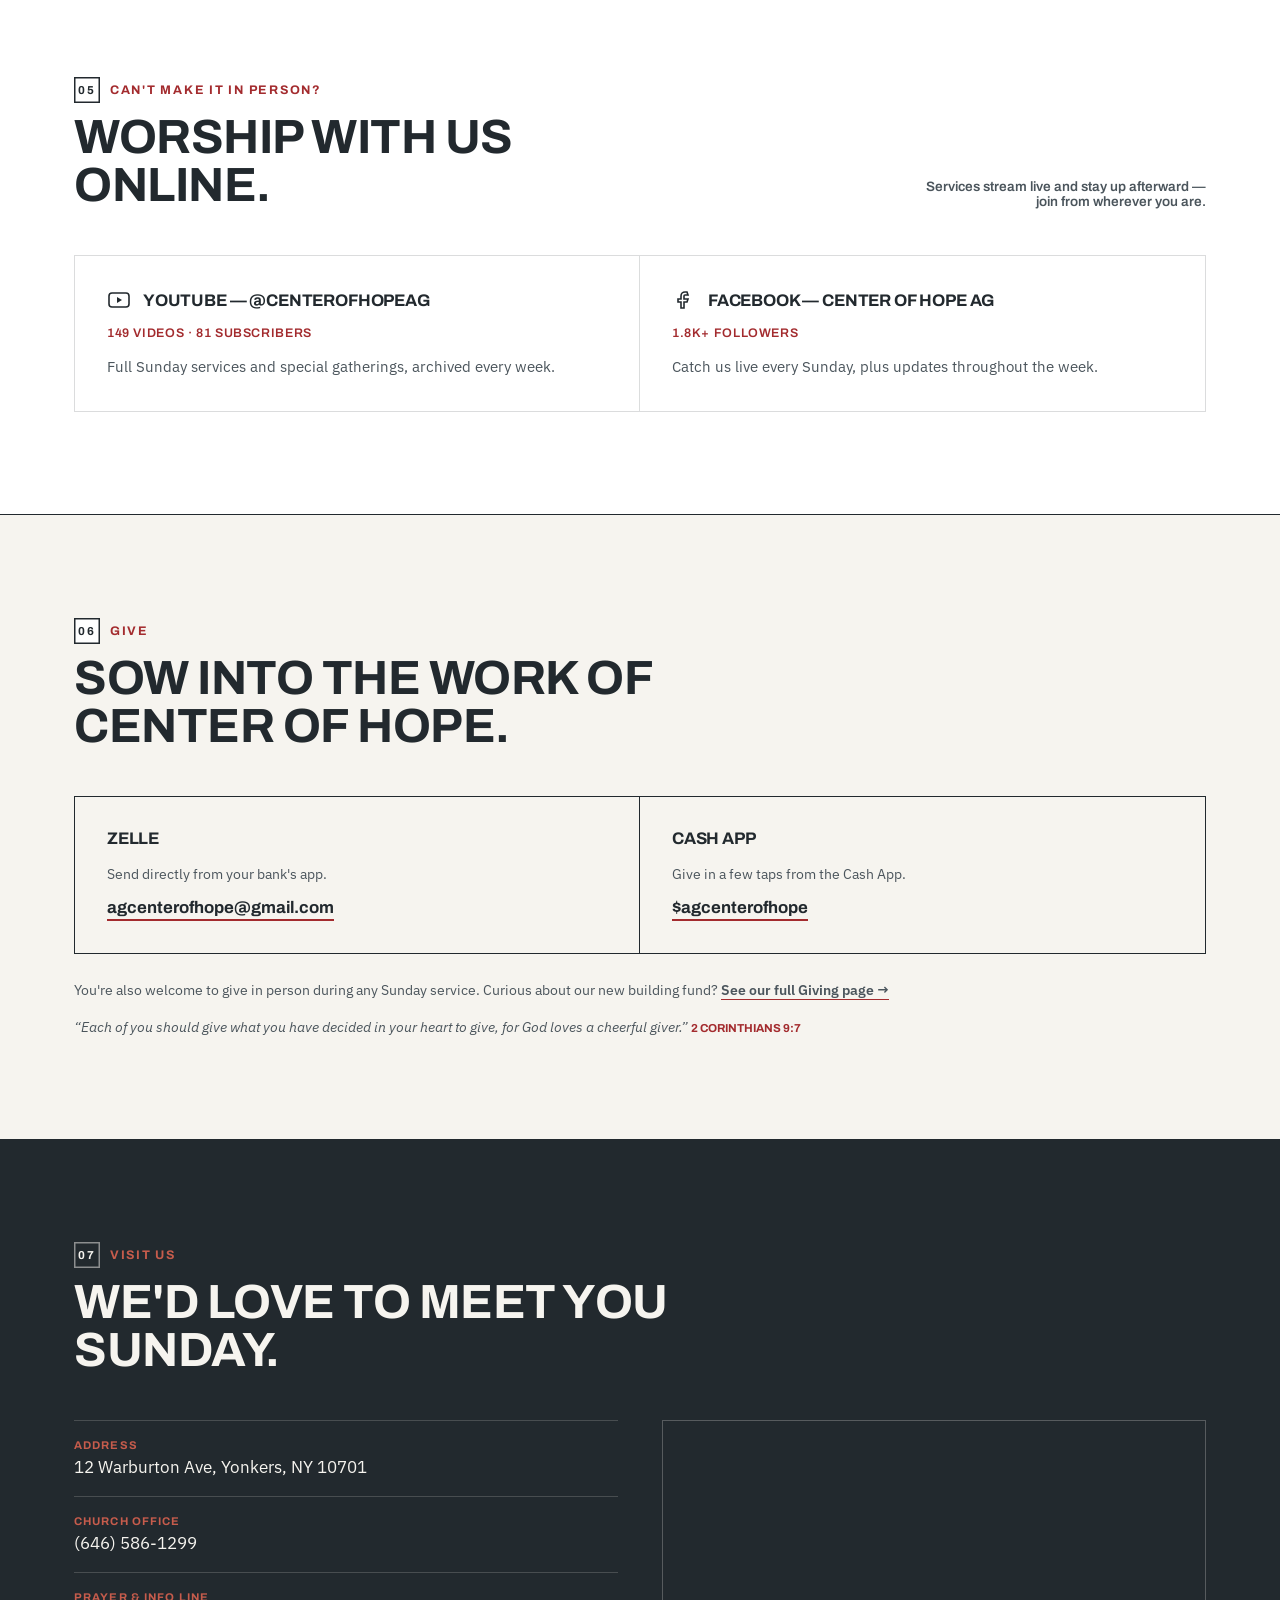
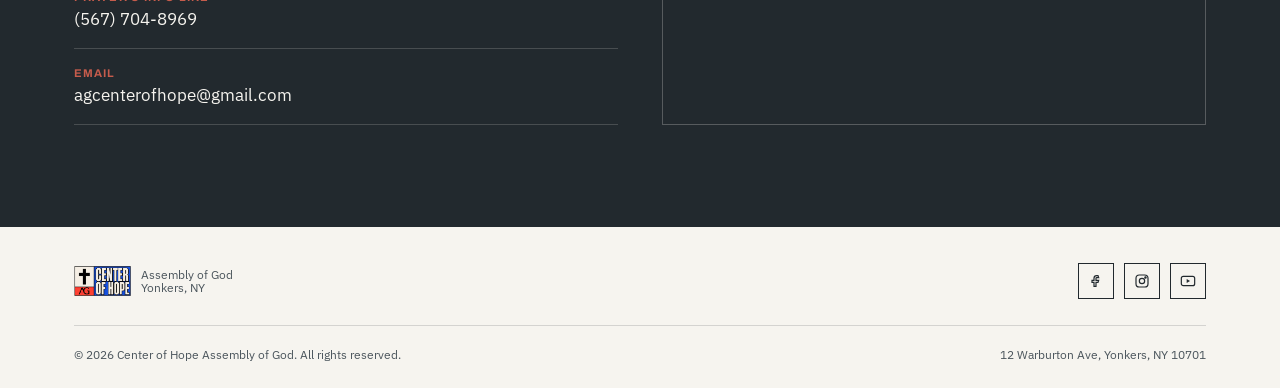
==== commit 485e6f5d: "updated index and kept old one as index-old" ====
--- a/index.html
+++ b/index.html
@@ -7,32 +7,33 @@
 <meta name="description" content="Center of Hope Assembly of God — Pentecostal & Charismatic church in Yonkers, NY. Sunday School 10 AM, Sunday Worship 11:10 AM. Pastor Prince Paul Agyemang Boateng.">
 <meta property="og:type" content="website">
 <meta property="og:title" content="Center Of Hope AG">
-<meta property="og:description" content="Come woship with us at the Center Of Hope Assembly of God.">
-<meta property="og:url" content="https://kwakukod.github.io/CenterOfHope/">
+<meta property="og:description" content="Come worship with us at the Center Of Hope Assembly of God.">
+<meta property="og:url" content="https://centerofhopeag.org/">
 <meta property="og:site_name" content="Center Of Hope AG">
-<meta property="og:image" content="https://kwakukod.github.io/CenterOfHope/images/og-image.jpg">
+<meta property="og:image" content="https://centerofhopeag.org/images/og-image.jpg">
 <meta property="og:image:width" content="1200">
 <meta property="og:image:height" content="630">
 
 <link rel="icon" type="image/png" href="favicon.png">
-<link rel="apple-touch-icon" href="images/COHAG2.png">
+<link rel="apple-touch-icon" href="images/COHAG2.jpg">
   
 <link rel="preconnect" href="https://fonts.googleapis.com">
 <link rel="preconnect" href="https://fonts.gstatic.com" crossorigin>
 <link href="https://fonts.googleapis.com/css2?family=Archivo:ital,wght@0,500;0,600;0,700;0,800;1,500&family=IBM+Plex+Sans:ital,wght@0,400;0,500;0,600;1,400&display=swap" rel="stylesheet">
 <link rel="stylesheet" href="style.css">
 <style>
-  /* ---------- Hero ---------- */
+  /* ---------- Hero & Gradient Tweaks ---------- */
   .hero{
     position: relative;
     min-height: 100svh;
     height: auto;
     display:flex;
     flex-direction:column;
-    justify-content:space-between;
+    justify-content: space-between;
     padding: clamp(220px, 28vw, 280px) 0 34px;
     border-bottom: 1.5px solid var(--ink);
     overflow: hidden;
+    touch-action: pan-y; /* Allows standard vertical scroll while tracking horizontal swipes */
   }
   .hero-photo{
     position:absolute;
@@ -41,38 +42,86 @@
     z-index: 0;
     overflow: hidden;
   }
-  .hero-photo img{
-    width:100%; height:100%;
+
+  /* Track layout for horizontal slide transition */
+  .hero-track {
+    display: flex;
+    width: 100%;
+    height: 100%;
+    transition: transform 0.6s cubic-bezier(0.25, 1, 0.5, 1);
+    will-change: transform;
+  }
+
+  .hero-slide {
+    width: 100%;
+    min-width: 100%;
+    max-width: 100%;
+    height: 100%;
     object-fit: cover;
     object-position: center 22%;
-    display:block;
-    animation: slowZoom 24s ease-out infinite alternate;
-  }
+    display: block;
+    flex-shrink: 0;
+  }
+
+  /* Softened desktop left fade gradient overlay */
   .hero-photo::before{
     content:'';
     position:absolute; inset:0;
-    background: linear-gradient(to right, var(--paper) 0%, rgba(246,244,239,0.94) 15%, rgba(246,244,239,0.55) 30%, rgba(246,244,239,0) 62%);
+    background: linear-gradient(to right, var(--paper) 0%, rgba(246,244,239,0.85) 18%, rgba(246,244,239,0.3) 38%, rgba(246,244,239,0) 65%);
     z-index: 1;
-  }
+    pointer-events: none;
+  }
+
+  /* Softened desktop bottom gradient overlay */
   .hero-photo::after{
     content:'';
-    position:absolute; left:0; right:0; bottom:0; height:42%;
-    background: linear-gradient(to top, rgba(34,41,46,0.55), rgba(34,41,46,0) 75%);
+    position:absolute; left:0; right:0; bottom:0; height:35%;
+    background: linear-gradient(to top, rgba(34,41,46,0.35), rgba(34,41,46,0) 80%);
     -webkit-mask-image: linear-gradient(to right, transparent 0%, transparent 22%, black 48%);
     mask-image: linear-gradient(to right, transparent 0%, transparent 22%, black 48%);
     z-index: 1;
-  }
+    pointer-events: none;
+  }
+
   .hero-photo-credit{
     position:absolute; right: 24px; bottom: 18px; z-index:2;
     font-family:'Archivo', sans-serif; font-weight:600; font-size: 0.72rem;
     text-transform:uppercase; letter-spacing:0.06em;
     color: var(--paper);
+    text-shadow: 0 1px 3px rgba(0,0,0,0.6);
+    transition: opacity 0.3s ease;
+    pointer-events: none;
+  }
+
+  /* Carousel Dots */
+  .hero-dots{
+    position:absolute; left: 24px; bottom: 18px; z-index:2;
+    display:flex; gap: 8px;
+    align-items: center;
+  }
+  .hero-dots button{
+    width: 10px; height: 10px; border-radius: 50%;
+    background: rgba(34, 41, 46, 0.45);
+    border: 1px solid rgba(255, 255, 255, 0.8);
+    padding: 0; cursor: pointer;
+    transition: background 0.25s ease, transform 0.25s ease, border-color 0.25s ease;
+    box-shadow: 0 1px 4px rgba(0,0,0,0.25);
+  }
+  .hero-dots button.active{ 
+    background: var(--flame); 
+    border-color: var(--paper); 
+    transform: scale(1.3); 
+  }
+  .hero-dots button:hover:not(.active){ 
+    background: rgba(34, 41, 46, 0.75); 
+    transform: scale(1.1);
   }
 
   .hero > .wrap{
     position:relative; 
     z-index: 2;
     width: 100%;
+    pointer-events: auto;
   }
   .hero-content{
     display:flex;
@@ -81,6 +130,7 @@
     max-width: 640px;
     gap: 18px;
     margin-top: 10px;
+    transition: margin-top 0.4s ease;
   }
   .hero h1{
     font-size: clamp(2.6rem, 6.4vw, 5.2rem);
@@ -94,10 +144,11 @@
     font-size: clamp(1.6rem, 4.2vw, 3.4rem);
     margin-top: 6px;
     opacity: 0.92;
-  }
-
-  .hero-side{ border-left:none; border-top: 1.5px solid var(--ink); padding-left:0; padding-top: 16px; max-width: 500px; width: 100%; }
-  .hero-side p{ font-size: 1rem; margin: 0 0 14px; }
+    transition: opacity 0.3s ease;
+  }
+
+  .hero-side{ border-left:none; border-top: 1.5px solid var(--ink); padding-left:0; padding-top: 16px; max-width: 500px; width: 100%; transition: border-color 0.3s ease; }
+  .hero-side p{ font-size: 1rem; margin: 0 0 14px; transition: opacity 0.3s ease; }
   
   .hero-scripture {
     font-style: italic;
@@ -105,6 +156,7 @@
     color: var(--ink-soft);
     margin-bottom: 20px;
     line-height: 1.5;
+    transition: opacity 0.3s ease;
   }
   .hero-scripture span {
     font-style: normal;
@@ -121,6 +173,7 @@
   .hero-actions{ display:flex; flex-wrap:wrap; gap:12px; }
   .hero-meta{
     display:flex; gap: 34px; margin-top: clamp(20px, 3vh, 36px); padding-top: 16px; border-top: 1px solid var(--line);
+    transition: opacity 0.3s ease;
   }
   .hero-meta div{ font-family:'Archivo', sans-serif; }
   .hero-meta .label{ font-size: 0.7rem; text-transform:uppercase; letter-spacing:0.1em; color: var(--ink-soft); margin-bottom:6px; }
@@ -246,13 +299,7 @@
   .map-frame iframe{ width:100%; height:100%; border:0; display:block; filter: grayscale(0.3) contrast(1.05); transition: filter 0.4s ease; }
   .map-frame:hover iframe{ filter: grayscale(0) contrast(1); }
 
-  /* ---------- KEYFRAMES & ANIMATION CLASSES ---------- */
-  @keyframes slowZoom {
-    0% { transform: scale(1); }
-    100% { transform: scale(1.08); }
-  }
-
-  /* Modified for smoother, gentler hero & section entrance pacing */
+  /* Animation Classes */
   .reveal {
     opacity: 0;
     transform: translateY(24px);
@@ -265,7 +312,6 @@
     transform: translateY(0);
   }
 
-  /* Extended Stagger Timings for Smoother Flow */
   .stagger-1 { transition-delay: 0.25s; }
   .stagger-2 { transition-delay: 0.45s; }
   .stagger-3 { transition-delay: 0.65s; }
@@ -273,13 +319,13 @@
   /* Responsive Adjustments */
   @media (max-width: 880px){
     .hero{ padding-bottom: 28px; min-height: 100svh; }
-	.hero-content{ gap: 22px; }
-	.hero-side{ padding-top: 18px; margin-top: 4px; }
-	.hero-side p{ font-size: 0.96rem;margin-bottom: 14px; }
-	.hero-scripture{ font-size: 0.85rem; margin-bottom: 20px; }
-	.hero-actions{ flex-direction: column; width: 100%; gap: 12px;}
-	.hero-actions .btn{ width: 100%; justify-content: center;padding: 14px 20px; }
-	.hero-meta{ flex-direction: column; gap: 14px; margin-top: 40px; padding-top: 20px; }
+    .hero-content{ gap: 5px; }
+    .hero-side{ padding-top: 18px; margin-top: 4px; }
+    .hero-side p{ font-size: 0.96rem; margin-bottom: 14px; }
+    .hero-scripture{ font-size: 0.85rem; margin-bottom: 20px; }
+    .hero-actions{ flex-direction: column; width: 100%; gap: 12px; }
+    .hero-actions .btn{ width: 100%; justify-content: center; padding: 14px 20px; }
+    .hero-meta{ flex-direction: column; gap: 14px; margin-top: 40px; padding-top: 20px; }
     .welcome-grid, .visit-grid{ grid-template-columns: 1fr; gap: 30px; }
     .hero-side{ border-left:none; padding-left:0; border-top: 1.5px solid var(--ink); padding-top: 26px; }
     .expect-grid{ grid-template-columns: 1fr; }
@@ -291,9 +337,33 @@
     .nav-links{ display:none; }
     .nav-cta .btn{ display:none; }
     .hamburger{ display:inline-flex; }
-    .hero-photo{ width: 100%; opacity: 0.28; }
-    .hero-photo::before{ background: linear-gradient(to right, var(--paper) 0%, rgba(246,244,239,0.75) 35%, rgba(246,244,239,0.15) 75%); }
+
+    /* Mobile Overlay Gradient Softened */
+    .hero-photo::before,
+    .hero-photo::after {
+      display: none !important;
+    }
+    .hero-photo{ 
+      width: 100% !important; 
+      opacity: 0.90; 
+      -webkit-mask-image: linear-gradient(to bottom, rgba(0,0,0,0.85) 100%, rgba(0,0,0,0.15) 100%);
+      mask-image: linear-gradient(to bottom, rgba(0,0,0,0.85) 0%, rgba(0,0,0,0.15) 100%);
+    }
+    .hero-slide {
+      object-position: center center !important;
+    }
     .hero-photo-credit{ display:none; }
+    .hero-dots{ display:none; }
+    .time-row {
+      grid-template-columns: 1fr;
+      gap: 12px;
+      padding: 24px 0;
+    }
+    .time-row .when {
+      text-align: left;
+      color: var(--flame-soft);
+      font-size: 0.95rem;
+    }
   }
   @media (min-width: 881px){
     .mobile-drawer{ display:none !important; }
@@ -306,11 +376,6 @@
 </style>
 </head>
 <body>
-
-<!-- Reusable flame mark -->
-<template id="flame-svg-template">
-  <svg width="22" height="22" viewBox="0 0 24 24" fill="none"><path d="M12 2c2 3-1 4-1 7 0 2 1.5 3 3 3 2 0 3-1.6 3-3.5 3 2.5 4 6 4 8.5a9 9 0 11-16 -5.6C6 8 8 6 9 3.5 9.7 5 10.5 6 11 6c.6 0 .3-2.6 1-4z" fill="#A32B2E"/></svg>
-</template>
 
 <header id="navbar">
   <nav>
@@ -354,15 +419,22 @@
 <main id="top">
 
   <!-- HERO -->
-  <section class="hero">
-    <div class="hero-photo">
-      <img src="images/Pastor_Prince.jpg" alt="Pastor Prince Paul Agyemang Boateng preaching at Center of Hope Assembly of God" style="object-position: 68% 18%;">
-    </div>
-    <div class="hero-photo-credit">Pastor Prince Paul Agyemang Boateng</div>
+  <section class="hero" id="heroSection">
+    <div class="hero-photo" id="heroPhoto">
+      <div class="hero-track" id="heroTrack">
+        <img class="hero-slide" src="images/pastor.jpg" alt="Pastor Prince Paul Agyemang Boateng" data-credit="Pastor Prince Paul Agyemang Boateng">
+        <img class="hero-slide" src="images/service.jpg" alt="Service Gathering" data-credit="During Service">
+        <img class="hero-slide" src="images/music_team.jpg" alt="Music Team" data-credit="Music team during worship">
+        <img class="hero-slide" src="images/praise_worship2.jpg" alt="Praise and Worship" data-credit="Praise and Worship">
+        <img class="hero-slide" src="images/pastor2.jpg" alt="Pastor Prince Paul Agyemang Boateng Preaching" data-credit="Pastor Prince Paul Agyemang Boateng preaching">
+        <img class="hero-slide" src="images/praise_worship.jpg" alt="Praise and Worship" data-credit="Praise and Worship">
+      </div>
+    </div>
+    <div class="hero-photo-credit" id="heroPhotoCredit">Pastor Prince Paul Agyemang Boateng</div>
     <div class="wrap">
       <div class="hero-content">
         <div class="reveal">
-          <div class="kicker"><span class="num">01</span> Pentecostal &amp; Charismatic · Yonkers, NY</div>
+          <div class="kicker hero-kicker"><span class="num">01</span> Pentecostal &amp; Charismatic · Yonkers, NY</div>
           <h1>
             Center of<br>
             <span class="flame-word">Hope</span>
@@ -370,7 +442,7 @@
           </h1>
         </div>
         <div class="hero-side reveal stagger-1">
-          <p>A Spirit-filled family in Yonkers, gathered around worship, the Word, and one another every single Sunday.</p>
+          <p class="hero-desc">A Spirit-filled family in Yonkers, gathered around worship, the Word, and one another every single Sunday.</p>
           <div class="hero-scripture">
             “May the God of hope fill you with all joy and peace as you trust in him, so that you may overflow with hope by the power of the Holy Spirit.” <span> Romans 15:13</span>
           </div>
@@ -438,7 +510,7 @@
             <h3>Sunday School</h3>
             <p>Bible study for all ages, digging into Scripture together before worship begins.</p>
           </div>
-          <div class="when">10 – 11:10 AM</div>
+          <div class="when">10:00 – 11:10 AM</div>
         </div>
         <div class="time-row reveal stagger-2">
           <div class="idx">02</div>
@@ -627,6 +699,82 @@
 </footer>
 
 <script src="main.js" defer></script>
+<script>
+/* Hero photo carousel with persistent hero content across all slides */
+document.addEventListener('DOMContentLoaded', () => {
+  const heroSection = document.getElementById('heroSection');
+  const photoEl = document.getElementById('heroPhoto');
+  const trackEl = document.getElementById('heroTrack');
+  const creditEl = document.getElementById('heroPhotoCredit');
+  if (!photoEl || !heroSection || !trackEl) return;
+
+  const slides = Array.from(trackEl.querySelectorAll('.hero-slide'));
+  if (!slides.length) return;
+
+  let current = 0;
+  let timer = null;
+
+  function show(i){
+    // Translate track horizontally across all slides without altering layout/visibility of hero content
+    trackEl.style.transform = `translateX(-${i * 100}%)`;
+
+    if (creditEl) creditEl.textContent = slides[i].dataset.credit || '';
+    if (dots.length) dots.forEach((d, idx) => d.classList.toggle('active', idx === i));
+    current = i;
+  }
+
+  function next(){ show((current + 1) % slides.length); }
+  function prev(){ show((current - 1 + slides.length) % slides.length); }
+
+  function startAutoplay(){
+    if (slides.length < 2) return;
+    clearInterval(timer);
+    timer = setInterval(next, 6000);
+  }
+
+  let dots = [];
+  if (slides.length > 1) {
+    const dotWrap = document.createElement('div');
+    dotWrap.className = 'hero-dots';
+    slides.forEach((_, idx) => {
+      const b = document.createElement('button');
+      b.type = 'button';
+      b.setAttribute('aria-label', `Show photo ${idx + 1}`);
+      b.addEventListener('click', () => { show(idx); startAutoplay(); });
+      dotWrap.appendChild(b);
+    });
+    photoEl.after(dotWrap);
+    dots = Array.from(dotWrap.children);
+  }
+
+  /* Touch Swiping Implementation */
+  let touchStartX = 0;
+  let touchEndX = 0;
+
+  heroSection.addEventListener('touchstart', (e) => {
+    touchStartX = e.changedTouches[0].screenX;
+  }, { passive: true });
+
+  heroSection.addEventListener('touchend', (e) => {
+    touchEndX = e.changedTouches[0].screenX;
+    handleSwipe();
+  }, { passive: true });
+
+  function handleSwipe() {
+    const swipeThreshold = 40; // Minimum px distance required to trigger slide
+    if (touchEndX < touchStartX - swipeThreshold) {
+      next();
+      startAutoplay();
+    } else if (touchEndX > touchStartX + swipeThreshold) {
+      prev();
+      startAutoplay();
+    }
+  }
+
+  show(current);
+  startAutoplay();
+});
+</script>
 
 </body>
-</html>+</html>
